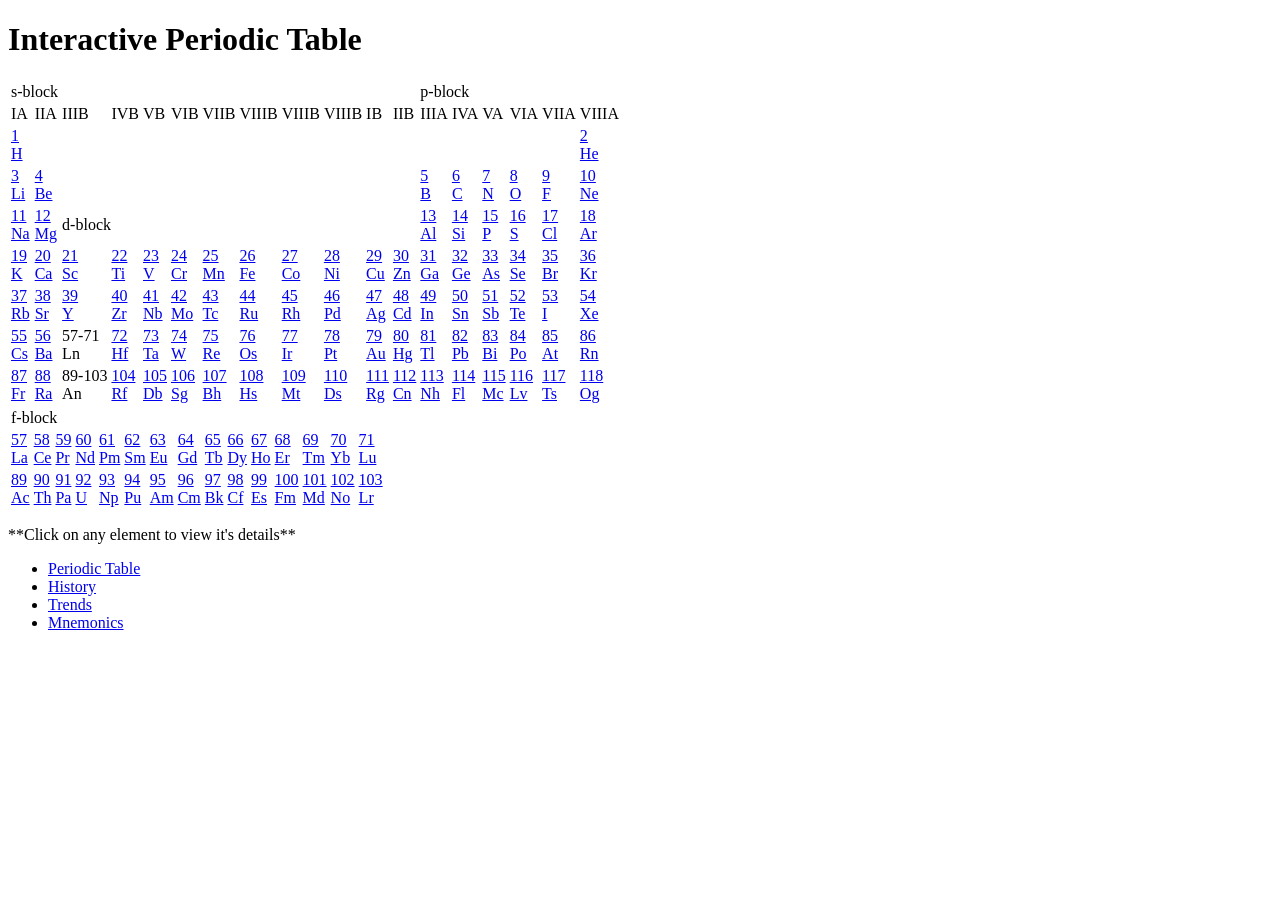
==== pt.html @ ec696df3 "Add files via upload" ====
<!DOCTYPE html>
<html lang="en">
  <head>
    <meta charset="UTF-8" />
    <meta name="viewport" content="width=device-width, initial-scale=1.0" />
    <meta
      name="description"
      content="From this site students can learn about properties of periodic table and different elements of periodic table"
    />
    <title>Periodic Table</title>
    <link rel="stylesheet" href="./public/style.css" />
    <link rel="preconnect" href="https://fonts.googleapis.com" />
    <link rel="preconnect" href="https://fonts.gstatic.com" crossorigin />
    <link
      href="https://fonts.googleapis.com/css2?family=Anton&display=swap"
      rel="stylesheet"
    />
  </head>
  <body>
    <main>
      <div id="main_heading">
        <h1>Interactive Periodic Table</h1>
      </div>
      <table>
        <section>
          <tr>
            <td colspan="2" class="title">s-block</td>
            <td colspan="10"></td>
            <td colspan="6" class="title">p-block</td>
          </tr>
        </section>
        <section>
          <tr id="row0">
            <td>IA</td>
            <td>IIA</td>
            <td>IIIB</td>
            <td>IVB</td>
            <td>VB</td>
            <td>VIB</td>
            <td>VIIB</td>
            <td>VIIIB</td>
            <td>VIIIB</td>
            <td>VIIIB</td>
            <td>IB</td>
            <td>IIB</td>
            <td>IIIA</td>
            <td>IVA</td>
            <td>VA</td>
            <td>VIA</td>
            <td>VIIA</td>
            <td>VIIIA</td>
          </tr>
        </section>
        <section>
          <tr id="row1">
            <td class="yes other_non_metals">
              <a href="./public/1.html"
                ><div class="at_no">1</div>
                H</a
              >
            </td>
            <td colspan="16"></td>
            <td class="yes noble_gas">
              <a href="./public/2.html"
                ><div class="at_no">2</div>
                He</a
              >
            </td>
          </tr>
        </section>
        <section>
          <tr id="row2">
            <td class="yes alkali_metals">
              <a href="./public/3.html"
                ><div class="at_no">3</div>
                Li</a
              >
            </td>
            <td class="yes alkaline_earth_metals">
              <a href="./public/4.html"
                ><div class="at_no">4</div>
                Be</a
              >
            </td>
            <td colspan="10"></td>
            <td class="yes metalloids">
              <a href="./public/5.html"
                ><div class="at_no">5</div>
                B</a
              >
            </td>
            <td class="yes other_non_metals">
              <a href="./public/6.html"
                ><div class="at_no">6</div>
                C</a
              >
            </td>
            <td class="yes other_non_metals">
              <a href="./public/7.html"
                ><div class="at_no">7</div>
                N</a
              >
            </td>
            <td class="yes other_non_metals">
              <a href="./public/8.html"
                ><div class="at_no">8</div>
                O</a
              >
            </td>
            <td class="yes halogens">
              <a href="./public/9.html"
                ><div class="at_no">9</div>
                F</a
              >
            </td>
            <td class="yes noble_gas">
              <a href="./public/10.html"
                ><div class="at_no">10</div>
                Ne</a
              >
            </td>
          </tr>
        </section>
        <section>
          <tr id="row3">
            <td class="yes alkali_metals">
              <a href="./public/11.html"
                ><div class="at_no">11</div>
                Na</a
              >
            </td>
            <td class="yes alkaline_earth_metals">
              <a href="./public/12.html"
                ><div class="at_no">12</div>
                Mg</a
              >
            </td>
            <td colspan="10" class="title">d-block</td>
            <td class="yes post_transition_metals">
              <a href="./public/13.html"
                ><div class="at_no">13</div>
                Al</a
              >
            </td>
            <td class="yes metalloids">
              <a href="./public/14.html"
                ><div class="at_no">14</div>
                Si</a
              >
            </td>
            <td class="yes other_non_metals">
              <a href="./public/15.html"
                ><div class="at_no">15</div>
                P</a
              >
            </td>
            <td class="yes other_non_metals">
              <a href="./public/16.html"
                ><div class="at_no">16</div>
                S</a
              >
            </td>
            <td class="yes halogens">
              <a href="./public/17.html"
                ><div class="at_no">17</div>
                Cl</a
              >
            </td>
            <td class="yes noble_gas">
              <a href="./public/18.html"
                ><div class="at_no">18</div>
                Ar</a
              >
            </td>
          </tr>
        </section>
        <section>
          <tr id="row4" class="yes_row">
            <td class="alkali_metals">
              <a href="./public/19.html"
                ><div class="at_no">19</div>
                K</a
              >
            </td>
            <td class="alkaline_earth_metals">
              <a href="./public/20.html"
                ><div class="at_no">20</div>
                Ca</a
              >
            </td>
            <td class="transition_metals">
              <a href="./public/21.html"
                ><div class="at_no">21</div>
                Sc</a
              >
            </td>
            <td class="transition_metals">
              <a href="./public/22.html"
                ><div class="at_no">22</div>
                Ti</a
              >
            </td>
            <td class="transition_metals">
              <a href="./public/23.html"
                ><div class="at_no">23</div>
                V</a
              >
            </td>
            <td class="transition_metals">
              <a href="./public/24.html"
                ><div class="at_no">24</div>
                Cr</a
              >
            </td>
            <td class="transition_metals">
              <a href="./public/25.html"
                ><div class="at_no">25</div>
                Mn</a
              >
            </td>
            <td class="transition_metals">
              <a href="./public/26.html"
                ><div class="at_no">26</div>
                Fe</a
              >
            </td>
            <td class="transition_metals">
              <a href="./public/27.html"
                ><div class="at_no">27</div>
                Co</a
              >
            </td>
            <td class="transition_metals">
              <a href="./public/28.html"
                ><div class="at_no">28</div>
                Ni</a
              >
            </td>
            <td class="transition_metals">
              <a href="./public/29.html"
                ><div class="at_no">29</div>
                Cu</a
              >
            </td>
            <td class="transition_metals">
              <a href="./public/30.html"
                ><div class="at_no">30</div>
                Zn</a
              >
            </td>
            <td class="post_transition_metals">
              <a href="./public/31.html"
                ><div class="at_no">31</div>
                Ga</a
              >
            </td>
            <td class="metalloids">
              <a href="./public/32.html"
                ><div class="at_no">32</div>
                Ge</a
              >
            </td>
            <td class="metalloids">
              <a href="./public/33.html"
                ><div class="at_no">33</div>
                As</a
              >
            </td>
            <td class="other_non_metals">
              <a href="./public/34.html"
                ><div class="at_no">34</div>
                Se</a
              >
            </td>
            <td class="halogens">
              <a href="./public/35.html"
                ><div class="at_no">35</div>
                Br</a
              >
            </td>
            <td class="noble_gas">
              <a href="./public/36.html"
                ><div class="at_no">36</div>
                Kr</a
              >
            </td>
          </tr>
        </section>
        <section>
          <tr id="row5" class="yes_row">
            <td class="alkali_metals">
              <a href="./public/37.html"
                ><div class="at_no">37</div>
                Rb</a
              >
            </td>
            <td class="alkaline_earth_metals">
              <a href="./public/38.html"
                ><div class="at_no">38</div>
                Sr</a
              >
            </td>
            <td class="transition_metals">
              <a href="./public/39.html"
                ><div class="at_no">39</div>
                Y</a
              >
            </td>
            <td class="transition_metals">
              <a href="./public/40.html"
                ><div class="at_no">40</div>
                Zr</a
              >
            </td>
            <td class="transition_metals">
              <a href="./public/41.html"
                ><div class="at_no">41</div>
                Nb</a
              >
            </td>
            <td class="transition_metals">
              <a href="./public/42.html"
                ><div class="at_no">42</div>
                Mo</a
              >
            </td>
            <td class="transition_metals">
              <a href="./public/43.html"
                ><div class="at_no">43</div>
                Tc</a
              >
            </td>
            <td class="transition_metals">
              <a href="./public/44.html"
                ><div class="at_no">44</div>
                Ru</a
              >
            </td>
            <td class="transition_metals">
              <a href="./public/45.html"
                ><div class="at_no">45</div>
                Rh</a
              >
            </td>
            <td class="transition_metals">
              <a href="./public/46.html"
                ><div class="at_no">46</div>
                Pd</a
              >
            </td>
            <td class="transition_metals">
              <a href="./public/47.html"
                ><div class="at_no">47</div>
                Ag</a
              >
            </td>
            <td class="transition_metals">
              <a href="./public/48.html"
                ><div class="at_no">48</div>
                Cd</a
              >
            </td>
            <td class="post_transition_metals">
              <a href="./public/49.html"
                ><div class="at_no">49</div>
                In</a
              >
            </td>
            <td class="post_transition_metals">
              <a href="./public/50.html"
                ><div class="at_no">50</div>
                Sn</a
              >
            </td>
            <td class="metalloids">
              <a href="./public/51.html"
                ><div class="at_no">51</div>
                Sb</a
              >
            </td>
            <td class="metalloids">
              <a href="./public/52.html"
                ><div class="at_no">52</div>
                Te</a
              >
            </td>
            <td class="halogens">
              <a href="./public/53.html"
                ><div class="at_no">53</div>
                I</a
              >
            </td>
            <td class="noble_gas">
              <a href="./public/54.html"
                ><div class="at_no">54</div>
                Xe</a
              >
            </td>
          </tr>
        </section>
        <section>
          <tr id="row6" class="yes_row">
            <td class="alkali_metals">
              <a href="./public/55.html"
                ><div class="at_no">55</div>
                Cs</a
              >
            </td>
            <td class="alkaline_earth_metals">
              <a href="./public/56.html"
                ><div class="at_no">56</div>
                Ba</a
              >
            </td>
            <td id="lanthanoids">
              <div class="at_no">57-71</div>
              Ln
            </td>
            <td class="transition_metals">
              <a href="./public/72.html"
                ><div class="at_no">72</div>
                Hf</a
              >
            </td>
            <td class="transition_metals">
              <a href="./public/73.html"
                ><div class="at_no">73</div>
                Ta</a
              >
            </td>
            <td class="transition_metals">
              <a href="./public/74.html"
                ><div class="at_no">74</div>
                W</a
              >
            </td>
            <td class="transition_metals">
              <a href="./public/75.html"
                ><div class="at_no">75</div>
                Re</a
              >
            </td>
            <td class="transition_metals">
              <a href="./public/76.html"
                ><div class="at_no">76</div>
                Os</a
              >
            </td>
            <td class="transition_metals">
              <a href="./public/77.html"
                ><div class="at_no">77</div>
                Ir</a
              >
            </td>
            <td class="transition_metals">
              <a href="./public/78.html"
                ><div class="at_no">78</div>
                Pt</a
              >
            </td>
            <td class="transition_metals">
              <a href="./public/79.html"
                ><div class="at_no">79</div>
                Au</a
              >
            </td>
            <td class="transition_metals">
              <a href="./public/80.html"
                ><div class="at_no">80</div>
                Hg</a
              >
            </td>
            <td class="post_transition_metals">
              <a href="./public/81.html"
                ><div class="at_no">81</div>
                Tl</a
              >
            </td>
            <td class="post_transition_metals">
              <a href="./public/82.html"
                ><div class="at_no">82</div>
                Pb</a
              >
            </td>
            <td class="post_transition_metals">
              <a href="./public/83.html"
                ><div class="at_no">83</div>
                Bi</a
              >
            </td>
            <td class="metalloids">
              <a href="./public/84.html"
                ><div class="at_no">84</div>
                Po</a
              >
            </td>
            <td class="halogens">
              <a href="./public/85.html"
                ><div class="at_no">85</div>
                At</a
              >
            </td>
            <td class="noble_gas">
              <a href="./public/86.html"
                ><div class="at_no">86</div>
                Rn</a
              >
            </td>
          </tr>
        </section>
        <section>
          <tr id="row7" class="yes_row">
            <td class="alkali_metals">
              <a href="./public/87.html"
                ><div class="at_no">87</div>
                Fr</a
              >
            </td>
            <td class="alkaline_earth_metals">
              <a href="./public/88.html"
                ><div class="at_no">88</div>
                Ra</a
              >
            </td>
            <td id="actinoids">
              <div class="at_no">89-103</div>
              An
            </td>
            <td class="transition_metals">
              <a href="./public/104.html"
                ><div class="at_no">104</div>
                Rf</a
              >
            </td>
            <td class="transition_metals">
              <a href="./public/105.html"
                ><div class="at_no">105</div>
                Db</a
              >
            </td>
            <td class="transition_metals">
              <a href="./public/106.html"
                ><div class="at_no">106</div>
                Sg</a
              >
            </td>
            <td class="transition_metals">
              <a href="./public/107.html"
                ><div class="at_no">107</div>
                Bh</a
              >
            </td>
            <td class="transition_metals">
              <a href="./public/108.html"
                ><div class="at_no">108</div>
                Hs</a
              >
            </td>
            <td class="transition_metals">
              <a href="./public/109.html"
                ><div class="at_no">109</div>
                Mt</a
              >
            </td>
            <td class="transition_metals">
              <a href="./public/110.html"
                ><div class="at_no">110</div>
                Ds</a
              >
            </td>
            <td class="transition_metals">
              <a href="./public/111.html"
                ><div class="at_no">111</div>
                Rg</a
              >
            </td>
            <td class="transition_metals">
              <a href="./public/112.html"
                ><div class="at_no">112</div>
                Cn</a
              >
            </td>
            <td class="post_transition_metals">
              <a href="./public/113.html"
                ><div class="at_no">113</div>
                Nh</a
              >
            </td>
            <td class="post_transition_metals">
              <a href="./public/114.html"
                ><div class="at_no">114</div>
                Fl</a
              >
            </td>
            <td class="post_transition_metals">
              <a href="./public/115.html"
                ><div class="at_no">115</div>
                Mc</a
              >
            </td>
            <td class="post_transition_metals">
              <a href="./public/116.html"
                ><div class="at_no">116</div>
                Lv</a
              >
            </td>
            <td class="halogens">
              <a href="./public/117.html"
                ><div class="at_no">117</div>
                Ts</a
              >
            </td>
            <td class="noble_gas">
              <a href="./public/118.html"
                ><div class="at_no">118</div>
                Og</a
              >
            </td>
          </tr>
        </section>
      </table>
      <section id="f-block">
        <table>
          <section>
            <tr>
              <td colspan="16" class="title">f-block</td>
            </tr>
          </section>
          <section>
            <tr id="La" class="yes_row">
              <td>
                <a href="./public/57.html"
                  ><div class="at_no">57</div>
                  La</a
                >
              </td>
              <td>
                <a href="./public/58.html"
                  ><div class="at_no">58</div>
                  Ce</a
                >
              </td>
              <td>
                <a href="./public/59.html"
                  ><div class="at_no">59</div>
                  Pr</a
                >
              </td>
              <td>
                <a href="./public/60.html"
                  ><div class="at_no">60</div>
                  Nd</a
                >
              </td>
              <td>
                <a href="./public/61.html"
                  ><div class="at_no">61</div>
                  Pm</a
                >
              </td>
              <td>
                <a href="./public/62.html"
                  ><div class="at_no">62</div>
                  Sm</a
                >
              </td>
              <td>
                <a href="./public/63.html"
                  ><div class="at_no">63</div>
                  Eu</a
                >
              </td>
              <td>
                <a href="./public/64.html"
                  ><div class="at_no">64</div>
                  Gd</a
                >
              </td>
              <td>
                <a href="./public/65.html"
                  ><div class="at_no">65</div>
                  Tb</a
                >
              </td>
              <td>
                <a href="./public/66.html"
                  ><div class="at_no">66</div>
                  Dy</a
                >
              </td>
              <td>
                <a href="./public/67.html"
                  ><div class="at_no">67</div>
                  Ho</a
                >
              </td>
              <td>
                <a href="./public/68.html"
                  ><div class="at_no">68</div>
                  Er</a
                >
              </td>
              <td>
                <a href="./public/69.html"
                  ><div class="at_no">69</div>
                  Tm</a
                >
              </td>
              <td>
                <a href="./public/70.html"
                  ><div class="at_no">70</div>
                  Yb</a
                >
              </td>
              <td>
                <a href="./public/71.html"
                  ><div class="at_no">71</div>
                  Lu</a
                >
              </td>
            </tr>
          </section>
          <section>
            <tr id="Ac" class="yes_row">
              <td>
                <a href="./public/89.html"
                  ><div class="at_no">89</div>
                  Ac</a
                >
              </td>
              <td>
                <a href="./public/90.html"
                  ><div class="at_no">90</div>
                  Th</a
                >
              </td>
              <td>
                <a href="./public/91.html"
                  ><div class="at_no">91</div>
                  Pa</a
                >
              </td>
              <td>
                <a href="./public/92.html"
                  ><div class="at_no">92</div>
                  U</a
                >
              </td>
              <td>
                <a href="./public/93.html"
                  ><div class="at_no">93</div>
                  Np</a
                >
              </td>
              <td>
                <a href="./public/94.html"
                  ><div class="at_no">94</div>
                  Pu</a
                >
              </td>
              <td>
                <a href="./public/95.html"
                  ><div class="at_no">95</div>
                  Am</a
                >
              </td>
              <td>
                <a href="./public/96.html"
                  ><div class="at_no">96</div>
                  Cm</a
                >
              </td>
              <td>
                <a href="./public/97.html"
                  ><div class="at_no">97</div>
                  Bk</a
                >
              </td>
              <td>
                <a href="./public/98.html"
                  ><div class="at_no">98</div>
                  Cf</a
                >
              </td>
              <td>
                <a href="./public/99.html"
                  ><div class="at_no">99</div>
                  Es</a
                >
              </td>
              <td>
                <a href="./public/100.html"
                  ><div class="at_no">100</div>
                  Fm</a
                >
              </td>
              <td>
                <a href="./public/101.html"
                  ><div class="at_no">101</div>
                  Md</a
                >
              </td>
              <td>
                <a href="./public/102.html"
                  ><div class="at_no">102</div>
                  No</a
                >
              </td>
              <td>
                <a href="./public/103.html"
                  ><div class="at_no">103</div>
                  Lr</a
                >
              </td>
            </tr>
          </section>
        </table>
      </section>
      <div> 
        <p id="info">
          **Click on any element to view it's details**
        </p>
      </div>
    </main>
  </body>

  <footer>
    <nav class="bottom-nav">
      <ul class="nav-links">
        <li><a href="index.html">Periodic Table</a></li>
        <li><a href="./public/history.html">History</a></li>
        <li><a href="./public/trends.html">Trends</a></li>
        <li><a href="./public/mnemonics.html">Mnemonics</a></li>
      </ul>
    </nav>
  </footer>
</html>
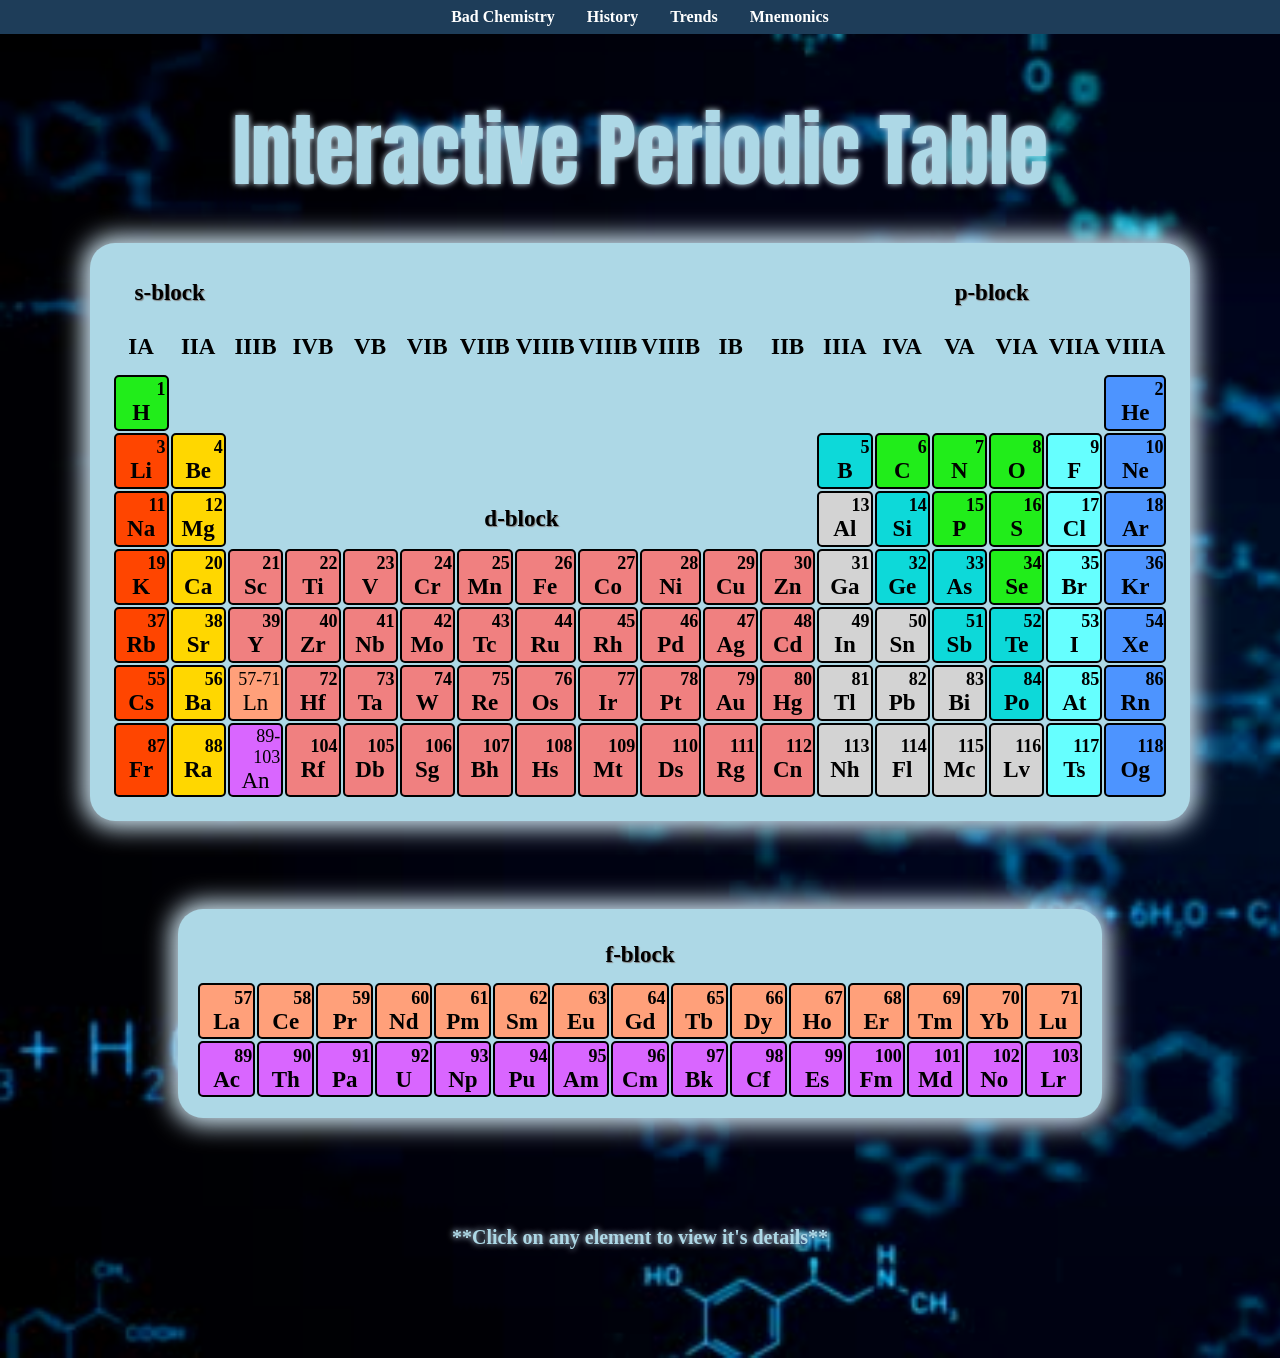
==== commit df50097d: "Add files via upload" ====
--- a/pt.html
+++ b/pt.html
@@ -827,7 +827,7 @@
   <footer>
     <nav class="bottom-nav">
       <ul class="nav-links">
-        <li><a href="index.html">Periodic Table</a></li>
+        <li><a href="index.html">Bad Chemistry</a></li>
         <li><a href="./public/history.html">History</a></li>
         <li><a href="./public/trends.html">Trends</a></li>
         <li><a href="./public/mnemonics.html">Mnemonics</a></li>
--- a/public/style.css
+++ b/public/style.css
@@ -0,0 +1,191 @@
+/* Table styling */
+table {
+    height: 90%;
+    width: 100%;
+    box-shadow: 0px 0px 25px 7px #D4EBF8;
+    border-radius: 25px;
+    padding: 2%;
+    background-color: lightblue;
+}
+
+.yes,.yes_row td{
+    border: 2px solid black;
+}
+
+/* Text align and zoom effect and glow on hover and active colour change*/
+td {  
+    width: 20px;
+    text-align: center;
+    transition: transform .2s; /* Animation */
+    margin: 10px;
+    border-radius: 5px;
+    user-select: none;
+}
+
+.yes_row td:hover,.yes:hover{
+    transform: scale(1.5);
+    box-shadow: 0px 0px 5px 2px whitesmoke;
+}
+
+.yes_row td:active,.yes:active,#La td:active,#Ac td:active{
+  background-color: whitesmoke;
+}
+
+#lanthanoids:hover,#actinoids:hover{
+  transition: none ;
+  transform: none;
+  box-shadow: none;
+}
+
+/* General styles */
+
+main{
+  padding: 7%;
+  margin: 0%;
+}
+
+html,body{
+  margin: 0;
+  padding: 0;
+  background-image: url("../assets/bg1.jpg") ;
+  background-repeat: repeat;
+  background-size: cover;
+  padding-bottom: 0;
+}
+
+/* Info line */
+#info{
+  text-align: center;
+  color: lightblue;
+  font-size: 20px;
+  text-shadow:0 0 6px #D4EBF8;
+  font-weight: 800;
+}
+
+/* Periodic Table heading */
+h1 {
+    user-select: none;
+    margin: 0;
+    padding-bottom: 3%;
+    color: lightblue;
+    text-shadow: 0 0 6px #D4EBF8;
+    text-align: center;
+    font-size: 80px;
+    font-family: "Anton", sans-serif;
+    font-weight: 400;
+    font-style: normal;
+}
+
+/* Row 0 elements (IA,IIA,etc.) */
+#row0 td {
+    font-weight: 900;
+}
+
+/* f-block table */
+#f-block{
+    padding: 8%;
+}
+
+/* To set the color of in-table text and remove underline of hyperlink  */
+a{
+    text-decoration: none;
+    color: black;
+    font-weight: bold;
+}
+
+table tr td{
+    font-size: 23px;
+    height: 50px;
+    width: 50px;
+}
+table tr td div{
+    font-size: 18px;
+}
+
+/* Atomic number in the table */
+.at_no{
+    text-align: right;
+    color: black;
+}
+
+/* Name of blocks  */
+.title{
+    text-align: center;
+    font-weight: bold;
+    text-shadow: 1px 1px 1px grey;
+}
+
+  /* table box color */
+.other_non_metals{
+  background-color:#21ed1a;
+}
+
+.alkali_metals{
+  background-color: orangered;
+}
+
+.alkaline_earth_metals{
+  background-color: gold;
+}
+
+.transition_metals{
+  background-color: lightcoral;
+}
+
+#lanthanoids,#La td{
+  background-color: lightsalmon;
+}
+
+#actinoids,#Ac td{
+  background-color: #d966ff;
+}
+
+.post_transition_metals{
+  background-color: lightgrey;
+}
+
+.metalloids{
+  background-color: #0dd9d9;
+}
+
+.halogens{
+  background-color: #66ffff;
+}
+
+.noble_gas{
+  background-color: #4d94ff;
+}
+
+/* Navigation Bar (footer) */
+
+footer {
+  position: fixed;
+  top: 0;
+  width: 100%;
+  background-color:  #1e3d59;
+  color: white;
+  text-align: center;
+  padding: 0.5rem 0;
+}
+
+footer nav ul {
+  list-style-type: none;
+  padding: 0;
+  display: flex;
+  justify-content: center;
+  margin: 0;
+}
+
+footer nav ul li {
+  margin: 0 1rem;
+}
+
+footer nav ul li a {
+  color: white;
+  text-decoration: none;
+  user-select: none;
+}
+
+footer nav ul li a:hover {
+  text-decoration: underline;
+}
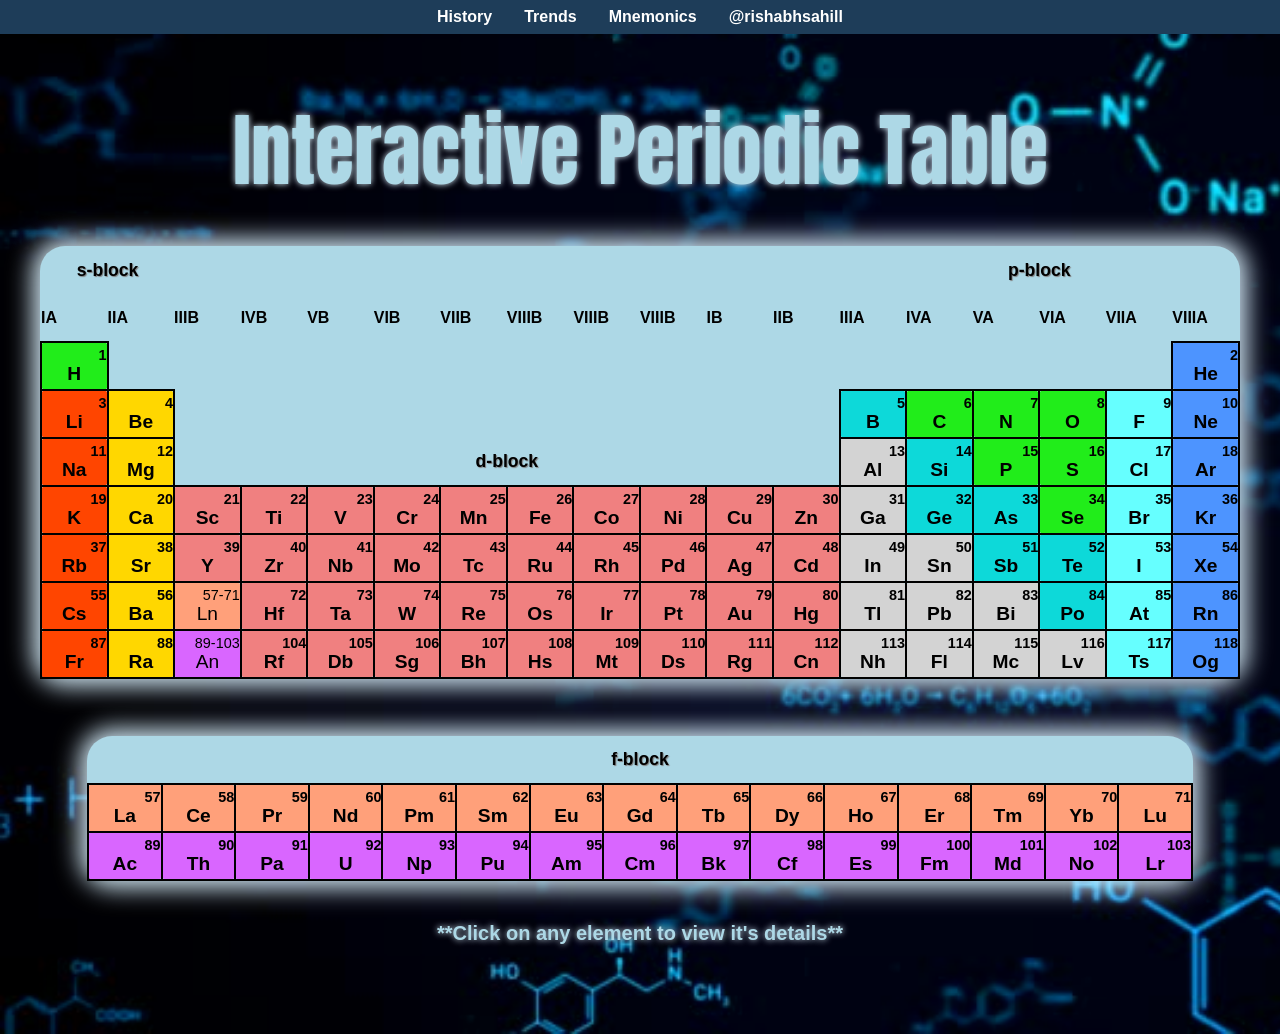
==== commit 81ab8e5d: "Update pt.html" ====
--- a/pt.html
+++ b/pt.html
@@ -827,10 +827,10 @@
   <footer>
     <nav class="bottom-nav">
       <ul class="nav-links">
-        <li><a href="index.html">Bad Chemistry</a></li>
         <li><a href="./public/history.html">History</a></li>
         <li><a href="./public/trends.html">Trends</a></li>
         <li><a href="./public/mnemonics.html">Mnemonics</a></li>
+        <li><a href="https://bento.me/rishabhsahil">@rishabhsahill</a></li>
       </ul>
     </nav>
   </footer>
--- a/public/style.css
+++ b/public/style.css
@@ -1,168 +1,183 @@
+/* Reset default margins and padding */
+* {
+  margin: 0;
+  padding: 0;
+  box-sizing: border-box;
+}
+
+/* General styles */
+html, body {
+  margin: 0;
+  padding: 0;
+  background-image: url("../assets/bg1.jpg");
+  background-repeat: repeat;
+  background-size: cover;
+  min-height: 100vh;
+  font-family: Arial, sans-serif;
+}
+
+/* Main container */
+main {
+  padding: 7% 2%; /* Adjusted to account for fixed header */
+  margin: 0;
+  min-height: calc(100vh - 40px); /* Adjust for fixed header height */
+}
+
+/* Periodic Table heading */
+h1 {
+  user-select: none;
+  margin: 0;
+  padding-bottom: 3%;
+  color: lightblue;
+  text-shadow: 0 0 6px #D4EBF8;
+  text-align: center;
+  font-size: 80px; /* Original fixed size */
+  font-family: "Anton", sans-serif;
+  font-weight: 400;
+  font-style: normal;
+}
+
+/* Info line */
+#info {
+  text-align: center;
+  color: lightblue;
+  font-size: 20px; /* Original size */
+  text-shadow: 0 0 6px #D4EBF8;
+  font-weight: 800;
+  margin-top: 1rem;
+}
+
 /* Table styling */
 table {
-    height: 90%;
-    width: 100%;
-    box-shadow: 0px 0px 25px 7px #D4EBF8;
-    border-radius: 25px;
-    padding: 2%;
-    background-color: lightblue;
-}
-
-.yes,.yes_row td{
-    border: 2px solid black;
-}
-
-/* Text align and zoom effect and glow on hover and active colour change*/
-td {  
-    width: 20px;
-    text-align: center;
-    transition: transform .2s; /* Animation */
-    margin: 10px;
-    border-radius: 5px;
-    user-select: none;
-}
-
-.yes_row td:hover,.yes:hover{
-    transform: scale(1.5);
+  width: 100%;
+  max-width: 1200px; /* Prevent table from becoming too wide */
+  margin: 0 auto;
+  box-shadow: 0px 0px 25px 7px #D4EBF8;
+  border-radius: 25px;
+  padding: 2%;
+  background-color: lightblue;
+  border-collapse: collapse;
+}
+
+/* Table cells */
+.yes, .yes_row td {
+  border: 2px solid black;
+  text-align: center;
+  transition: transform 0.2s; /* Animation */
+  border-radius: 5px;
+  user-select: none;
+}
+
+table tr td {
+  font-size: 1.2rem; /* Responsive font size */
+  height: 3rem;
+  width: 5.5%; /* Relative width */
+  min-width: 40px; /* Minimum width for small screens */
+}
+
+table tr td div {
+  font-size: 0.9rem; /* Responsive atomic number size */
+}
+
+/* Atomic number */
+.at_no {
+  text-align: right;
+  color: black;
+}
+
+/* Block titles */
+.title {
+  text-align: center;
+  font-weight: bold;
+  text-shadow: 1px 1px 1px grey;
+  font-size: 1.1rem;
+}
+
+/* Row 0 (IA, IIA, etc.) */
+#row0 td {
+  font-weight: 900;
+  font-size: 1rem;
+}
+
+/* f-block table */
+#f-block {
+  padding: 2% 5%;
+  margin-top: 2rem;
+}
+
+/* Hyperlink styles */
+a {
+  text-decoration: none;
+  color: black;
+  font-weight: bold;
+  display: block; /* Ensures entire cell is clickable */
+}
+
+/* Hover effects for non-touch devices */
+@media (hover: hover) {
+  .yes_row td:hover, .yes:hover {
+    transform: scale(1.2); /* Slightly reduced scale for smaller screens */
     box-shadow: 0px 0px 5px 2px whitesmoke;
-}
-
-.yes_row td:active,.yes:active,#La td:active,#Ac td:active{
+  }
+}
+
+.yes_row td:active, .yes:active, #La td:active, #Ac td:active {
   background-color: whitesmoke;
 }
 
-#lanthanoids:hover,#actinoids:hover{
-  transition: none ;
+#lanthanoids:hover, #actinoids:hover {
+  transition: none;
   transform: none;
   box-shadow: none;
 }
 
-/* General styles */
-
-main{
-  padding: 7%;
-  margin: 0%;
-}
-
-html,body{
-  margin: 0;
-  padding: 0;
-  background-image: url("../assets/bg1.jpg") ;
-  background-repeat: repeat;
-  background-size: cover;
-  padding-bottom: 0;
-}
-
-/* Info line */
-#info{
-  text-align: center;
-  color: lightblue;
-  font-size: 20px;
-  text-shadow:0 0 6px #D4EBF8;
-  font-weight: 800;
-}
-
-/* Periodic Table heading */
-h1 {
-    user-select: none;
-    margin: 0;
-    padding-bottom: 3%;
-    color: lightblue;
-    text-shadow: 0 0 6px #D4EBF8;
-    text-align: center;
-    font-size: 80px;
-    font-family: "Anton", sans-serif;
-    font-weight: 400;
-    font-style: normal;
-}
-
-/* Row 0 elements (IA,IIA,etc.) */
-#row0 td {
-    font-weight: 900;
-}
-
-/* f-block table */
-#f-block{
-    padding: 8%;
-}
-
-/* To set the color of in-table text and remove underline of hyperlink  */
-a{
-    text-decoration: none;
-    color: black;
-    font-weight: bold;
-}
-
-table tr td{
-    font-size: 23px;
-    height: 50px;
-    width: 50px;
-}
-table tr td div{
-    font-size: 18px;
-}
-
-/* Atomic number in the table */
-.at_no{
-    text-align: right;
-    color: black;
-}
-
-/* Name of blocks  */
-.title{
-    text-align: center;
-    font-weight: bold;
-    text-shadow: 1px 1px 1px grey;
-}
-
-  /* table box color */
-.other_non_metals{
-  background-color:#21ed1a;
-}
-
-.alkali_metals{
+/* Table box colors */
+.other_non_metals {
+  background-color: #21ed1a;
+}
+
+.alkali_metals {
   background-color: orangered;
 }
 
-.alkaline_earth_metals{
+.alkaline_earth_metals {
   background-color: gold;
 }
 
-.transition_metals{
+.transition_metals {
   background-color: lightcoral;
 }
 
-#lanthanoids,#La td{
+#lanthanoids, #La td {
   background-color: lightsalmon;
 }
 
-#actinoids,#Ac td{
+#actinoids, #Ac td {
   background-color: #d966ff;
 }
 
-.post_transition_metals{
+.post_transition_metals {
   background-color: lightgrey;
 }
 
-.metalloids{
+.metalloids {
   background-color: #0dd9d9;
 }
 
-.halogens{
+.halogens {
   background-color: #66ffff;
 }
 
-.noble_gas{
+.noble_gas {
   background-color: #4d94ff;
 }
 
-/* Navigation Bar (footer) */
-
+/* Navigation Bar (footer) - Original styles preserved */
 footer {
   position: fixed;
   top: 0;
   width: 100%;
-  background-color:  #1e3d59;
+  background-color: #1e3d59;
   color: white;
   text-align: center;
   padding: 0.5rem 0;
@@ -189,3 +204,54 @@
 footer nav ul li a:hover {
   text-decoration: underline;
 }
+
+/* Responsive adjustments for periodic table */
+@media (max-width: 768px) {
+  /* Make table scrollable horizontally on small screens */
+  table {
+    display: block;
+    overflow-x: auto;
+    white-space: nowrap;
+  }
+
+  /* Adjust table cell sizes */
+  table tr td {
+    font-size: 0.9rem;
+    height: 2.5rem;
+    width: 40px;
+    min-width: 35px;
+  }
+
+  table tr td div {
+    font-size: 0.7rem;
+  }
+
+  /* Reduce f-block padding */
+  #f-block {
+    padding: 2%;
+  }
+
+  /* Adjust main padding to prevent overlap with fixed header */
+  main {
+    padding-top: 10%;
+  }
+}
+
+@media (max-width: 480px) {
+  /* Further reduce cell sizes for very small screens */
+  table tr td {
+    font-size: 0.8rem;
+    height: 2rem;
+    width: 35px;
+    min-width: 30px;
+  }
+
+  table tr td div {
+    font-size: 0.6rem;
+  }
+
+  /* Adjust main padding */
+  main {
+    padding: 12% 2%;
+  }
+}
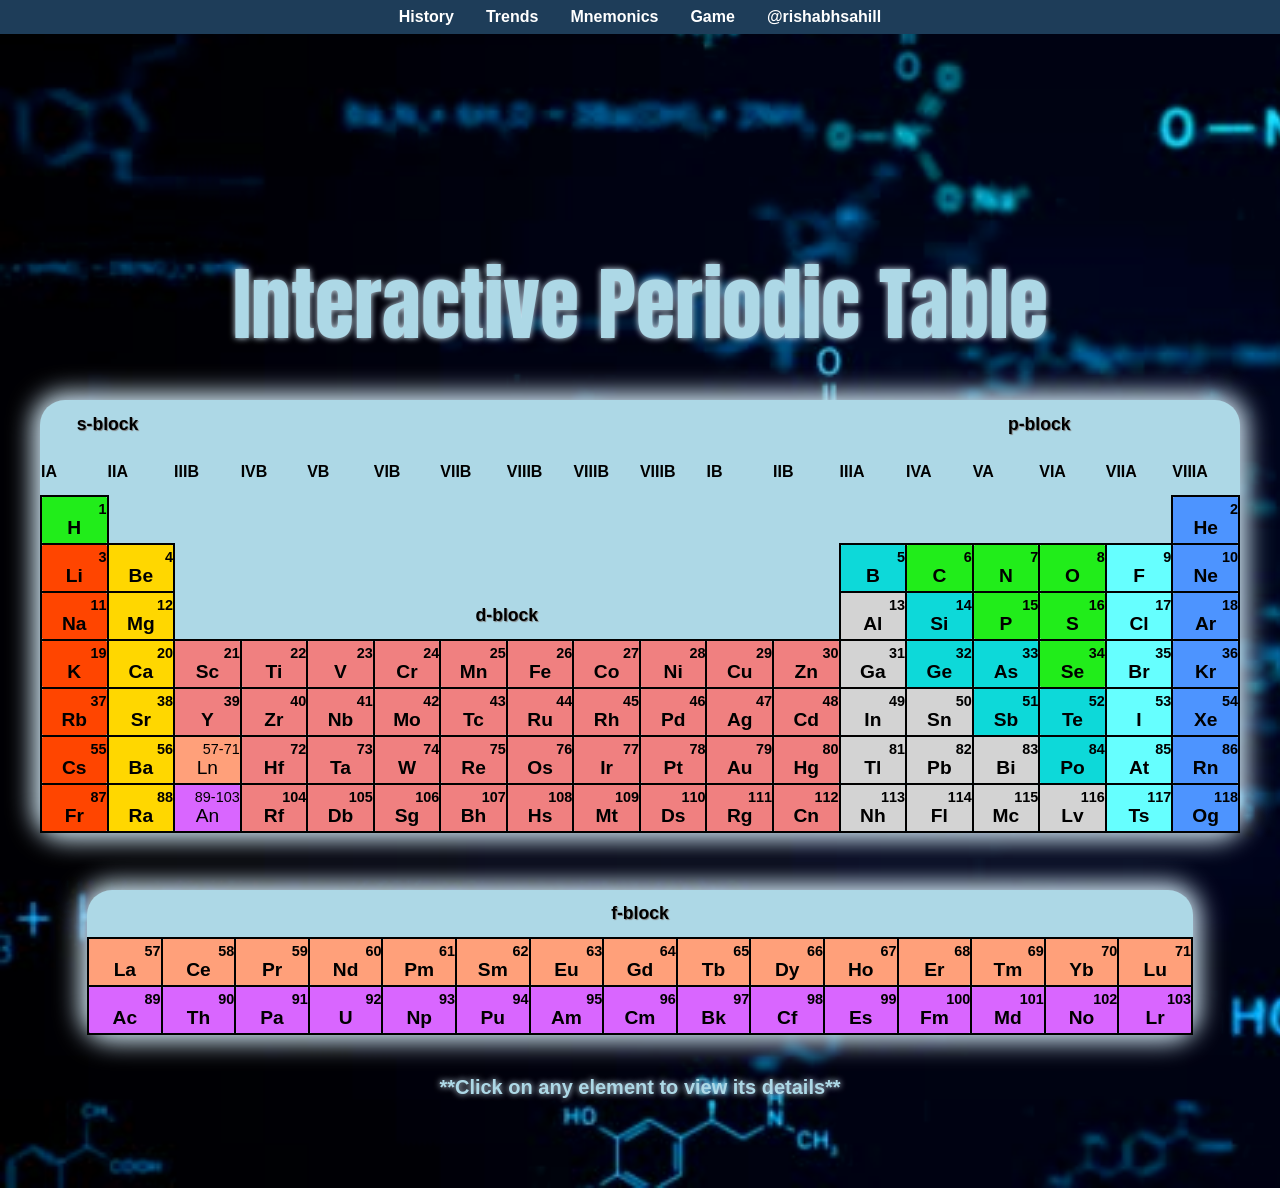
==== commit 4ec066fd: "Update pt.html" ====
--- a/pt.html
+++ b/pt.html
@@ -1,837 +1,660 @@
 <!DOCTYPE html>
 <html lang="en">
-  <head>
-    <meta charset="UTF-8" />
-    <meta name="viewport" content="width=device-width, initial-scale=1.0" />
-    <meta
-      name="description"
-      content="From this site students can learn about properties of periodic table and different elements of periodic table"
-    />
-    <title>Periodic Table</title>
-    <link rel="stylesheet" href="./public/style.css" />
-    <link rel="preconnect" href="https://fonts.googleapis.com" />
-    <link rel="preconnect" href="https://fonts.gstatic.com" crossorigin />
-    <link
-      href="https://fonts.googleapis.com/css2?family=Anton&display=swap"
-      rel="stylesheet"
-    />
-  </head>
-  <body>
-    <main>
-      <div id="main_heading">
-        <h1>Interactive Periodic Table</h1>
-      </div>
+
+<head>
+  <meta charset="UTF-8" />
+  <meta name="viewport" content="width=device-width, initial-scale=1.0, maximum-scale=1.0, user-scalable=no" />
+  <meta name="description"
+    content="From this site students can learn about properties of periodic table and different elements of periodic table" />
+  <title>Periodic Table</title>
+  <link rel="stylesheet" href="./public/style.css" />
+  <link rel="preconnect" href="https://fonts.googleapis.com" />
+  <link rel="preconnect" href="https://fonts.gstatic.com" crossorigin />
+  <link href="https://fonts.googleapis.com/css2?family=Anton&display=swap" rel="stylesheet" />
+</head>
+
+<body>
+  <canvas id="chemicalBondsCanvas"></canvas>
+  <main>
+    <div id="main_heading">
+      <h1>Interactive Periodic Table</h1>
+    </div>
+    <table>
+      <section>
+        <tr>
+          <td colspan="2" class="title">s-block</td>
+          <td colspan="10"></td>
+          <td colspan="6" class="title">p-block</td>
+        </tr>
+      </section>
+      <section>
+        <tr id="row0">
+          <td>IA</td>
+          <td>IIA</td>
+          <td>IIIB</td>
+          <td>IVB</td>
+          <td>VB</td>
+          <td>VIB</td>
+          <td>VIIB</td>
+          <td>VIIIB</td>
+          <td>VIIIB</td>
+          <td>VIIIB</td>
+          <td>IB</td>
+          <td>IIB</td>
+          <td>IIIA</td>
+          <td>IVA</td>
+          <td>VA</td>
+          <td>VIA</td>
+          <td>VIIA</td>
+          <td>VIIIA</td>
+        </tr>
+      </section>
+      <section>
+        <tr id="row1">
+          <td class="yes other_non_metals">
+            <a href="./public/1.html">
+              <div class="at_no">1</div>H
+            </a>
+          </td>
+          <td colspan="16"></td>
+          <td class="yes noble_gas">
+            <a href="./public/2.html">
+              <div class="at_no">2</div>He
+            </a>
+          </td>
+        </tr>
+      </section>
+      <section>
+        <tr id="row2">
+          <td class="yes alkali_metals">
+            <a href="./public/3.html">
+              <div class="at_no">3</div>Li
+            </a>
+          </td>
+          <td class="yes alkaline_earth_metals">
+            <a href="./public/4.html">
+              <div class="at_no">4</div>Be
+            </a>
+          </td>
+          <td colspan="10"></td>
+          <td class="yes metalloids">
+            <a href="./public/5.html">
+              <div class="at_no">5</div>B
+            </a>
+          </td>
+          <td class="yes other_non_metals">
+            <a href="./public/6.html">
+              <div class="at_no">6</div>C
+            </a>
+          </td>
+          <td class="yes other_non_metals">
+            <a href="./public/7.html">
+              <div class="at_no">7</div>N
+            </a>
+          </td>
+          <td class="yes other_non_metals">
+            <a href="./public/8.html">
+              <div class="at_no">8</div>O
+            </a>
+          </td>
+          <td class="yes halogens">
+            <a href="./public/9.html">
+              <div class="at_no">9</div>F
+            </a>
+          </td>
+          <td class="yes noble_gas">
+            <a href="./public/10.html">
+              <div class="at_no">10</div>Ne
+            </a>
+          </td>
+        </tr>
+      </section>
+      <section>
+        <tr id="row3">
+          <td class="yes alkali_metals">
+            <a href="./public/11.html">
+              <div class="at_no">11</div>Na
+            </a>
+          </td>
+          <td class="yes alkaline_earth_metals">
+            <a href="./public/12.html">
+              <div class="at_no">12</div>Mg
+            </a>
+          </td>
+          <td colspan="10" class="title">d-block</td>
+          <td class="yes post_transition_metals">
+            <a href="./public/13.html">
+              <div class="at_no">13</div>Al
+            </a>
+          </td>
+          <td class="yes metalloids">
+            <a href="./public/14.html">
+              <div class="at_no">14</div>Si
+            </a>
+          </td>
+          <td class="yes other_non_metals">
+            <a href="./public/15.html">
+              <div class="at_no">15</div>P
+            </a>
+          </td>
+          <td class="yes other_non_metals">
+            <a href="./public/16.html">
+              <div class="at_no">16</div>S
+            </a>
+          </td>
+          <td class="yes halogens">
+            <a href="./public/17.html">
+              <div class="at_no">17</div>Cl
+            </a>
+          </td>
+          <td class="yes noble_gas">
+            <a href="./public/18.html">
+              <div class="at_no">18</div>Ar
+            </a>
+          </td>
+        </tr>
+      </section>
+      <section>
+        <tr id="row4" class="yes_row">
+          <td class="alkali_metals">
+            <a href="./public/19.html">
+              <div class="at_no">19</div>K
+            </a>
+          </td>
+          <td class="alkaline_earth_metals">
+            <a href="./public/20.html">
+              <div class="at_no">20</div>Ca
+            </a>
+          </td>
+          <td class="transition_metals">
+            <a href="./public/21.html">
+              <div class="at_no">21</div>Sc
+            </a>
+          </td>
+          <td class="transition_metals">
+            <a href="./public/22.html">
+              <div class="at_no">22</div>Ti
+            </a>
+          </td>
+          <td class="transition_metals">
+            <a href="./public/23.html">
+              <div class="at_no">23</div>V
+            </a>
+          </td>
+          <td class="transition_metals">
+            <a href="./public/24.html">
+              <div class="at_no">24</div>Cr
+            </a>
+          </td>
+          <td class="transition_metals">
+            <a href="./public/25.html">
+              <div class="at_no">25</div>Mn
+            </a>
+          </td>
+          <td class="transition_metals">
+            <a href="./public/26.html">
+              <div class="at_no">26</div>Fe
+            </a>
+          </td>
+          <td class="transition_metals">
+            <a href="./public/27.html">
+              <div class="at_no">27</div>Co
+            </a>
+          </td>
+          <td class="transition_metals">
+            <a href="./public/28.html">
+              <div class="at_no">28</div>Ni
+            </a>
+          </td>
+          <td class="transition_metals">
+            <a href="./public/29.html">
+              <div class="at_no">29</div>Cu
+            </a>
+          </td>
+          <td class="transition_metals">
+            <a href="./public/30.html">
+              <div class="at_no">30</div>Zn
+            </a>
+          </td>
+          <td class="post_transition_metals">
+            <a href="./public/31.html">
+              <div class="at_no">31</div>Ga
+            </a>
+          </td>
+          <td class="metalloids">
+            <a href="./public/32.html">
+              <div class="at_no">32</div>Ge
+            </a>
+          </td>
+          <td class="metalloids">
+            <a href="./public/33.html">
+              <div class="at_no">33</div>As
+            </a>
+          </td>
+          <td class="other_non_metals">
+            <a href="./public/34.html">
+              <div class="at_no">34</div>Se
+            </a>
+          </td>
+          <td class="halogens">
+            <a href="./public/35.html">
+              <div class="at_no">35</div>Br
+            </a>
+          </td>
+          <td class="noble_gas">
+            <a href="./public/36.html">
+              <div class="at_no">36</div>Kr
+            </a>
+          </td>
+        </tr>
+      </section>
+      <section>
+        <tr id="row5" class="yes_row">
+          <td class="alkali_metals">
+            <a href="./public/37.html">
+              <div class="at_no">37</div>Rb
+            </a>
+          </td>
+          <td class="alkaline_earth_metals">
+            <a href="./public/38.html">
+              <div class="at_no">38</div>Sr
+            </a>
+          </td>
+          <td class="transition_metals">
+            <a href="./public/39.html">
+              <div class="at_no">39</div>Y
+            </a>
+          </td>
+          <td class="transition_metals">
+            <a href="./public/40.html">
+              <div class="at_no">40</div>Zr
+            </a>
+          </td>
+          <td class="transition_metals">
+            <a href="./public/41.html">
+              <div class="at_no">41</div>Nb
+            </a>
+          </td>
+          <td class="transition_metals">
+            <a href="./public/42.html">
+              <div class="at_no">42</div>Mo
+            </a>
+          </td>
+          <td class="transition_metals">
+            <a href="./public/43.html">
+              <div class="at_no">43</div>Tc
+            </a>
+          </td>
+          <td class="transition_metals">
+            <a href="./public/44.html">
+              <div class="at_no">44</div>Ru
+            </a>
+          </td>
+          <td class="transition_metals">
+            <a href="./public/45.html">
+              <div class="at_no">45</div>Rh
+            </a>
+          </td>
+          <td class="transition_metals">
+            <a href="./public/46.html">
+              <div class="at_no">46</div>Pd
+            </a>
+          </td>
+          <td class="transition_metals">
+            <a href="./public/47.html">
+              <div class="at_no">47</div>Ag
+            </a>
+          </td>
+          <td class="transition_metals">
+            <a href="./public/48.html">
+              <div class="at_no">48</div>Cd
+            </a>
+          </td>
+          <td class="post_transition_metals">
+            <a href="./public/49.html">
+              <div class="at_no">49</div>In
+            </a>
+          </td>
+          <td class="post_transition_metals">
+            <a href="./public/50.html">
+              <div class="at_no">50</div>Sn
+            </a>
+          </td>
+          <td class="metalloids">
+            <a href="./public/51.html">
+              <div class="at_no">51</div>Sb
+            </a>
+          </td>
+          <td class="metalloids">
+            <a href="./public/52.html">
+              <div class="at_no">52</div>Te
+            </a>
+          </td>
+          <td class="halogens">
+            <a href="./public/53.html">
+              <div class="at_no">53</div>I
+            </a>
+          </td>
+          <td class="noble_gas">
+            <a href="./public/54.html">
+              <div class="at_no">54</div>Xe
+            </a>
+          </td>
+        </tr>
+      </section>
+      <section>
+        <tr id="row6" class="yes_row">
+          <td class="alkali_metals">
+            <a href="./public/55.html">
+              <div class="at_no">55</div>Cs
+            </a>
+          </td>
+          <td class="alkaline_earth_metals">
+            <a href="./public/56.html">
+              <div class="at_no">56</div>Ba
+            </a>
+          </td>
+          <td id="lanthanoids">
+            <div class="at_no">57-71</div>Ln
+          </td>
+          <td class="transition_metals">
+            <a href="./public/72.html">
+              <div class="at_no">72</div>Hf
+            </a>
+          </td>
+          <td class="transition_metals">
+            <a href="./public/73.html">
+              <div class="at_no">73</div>Ta
+            </a>
+          </td>
+          <td class="transition_metals">
+            <a href="./public/74.html">
+              <div class="at_no">74</div>W
+            </a>
+          </td>
+          <td class="transition_metals">
+            <a href="./public/75.html">
+              <div class="at_no">75</div>Re
+            </a>
+          </td>
+          <td class="transition_metals">
+            <a href="./public/76.html">
+              <div class="at_no">76</div>Os
+            </a>
+          </td>
+          <td class="transition_metals">
+            <a href="./public/77.html">
+              <div class="at_no">77</div>Ir
+            </a>
+          </td>
+          <td class="transition_metals">
+            <a href="./public/78.html">
+              <div class="at_no">78</div>Pt
+            </a>
+          </td>
+          <td class="transition_metals">
+            <a href="./public/79.html">
+              <div class="at_no">79</div>Au
+            </a>
+          </td>
+          <td class="transition_metals">
+            <a href="./public/80.html">
+              <div class="at_no">80</div>Hg
+            </a>
+          </td>
+          <td class="post_transition_metals">
+            <a href="./public/81.html">
+              <div class="at_no">81</div>Tl
+            </a>
+          </td>
+          <td class="post_transition_metals">
+            <a href="./public/82.html">
+              <div class="at_no">82</div>Pb
+            </a>
+          </td>
+          <td class="post_transition_metals">
+            <a href="./public/83.html">
+              <div class="at_no">83</div>Bi
+            </a>
+          </td>
+          <td class="metalloids">
+            <a href="./public/84.html">
+              <div class="at_no">84</div>Po
+            </a>
+          </td>
+          <td class="halogens">
+            <a href="./public/85.html">
+              <div class="at_no">85</div>At
+            </a>
+          </td>
+          <td class="noble_gas">
+            <a href="./public/86.html">
+              <div class="at_no">86</div>Rn
+            </a>
+          </td>
+        </tr>
+      </section>
+      <section>
+        <tr id="row7" class="yes_row">
+          <td class="alkali_metals">
+            <a href="./public/87.html">
+              <div class="at_no">87</div>Fr
+            </a>
+          </td>
+          <td class="alkaline_earth_metals">
+            <a href="./public/88.html">
+              <div class="at_no">88</div>Ra
+            </a>
+          </td>
+          <td id="actinoids">
+            <div class="at_no">89-103</div>An
+          </td>
+          <td class="transition_metals">
+            <a href="./public/104.html">
+              <div class="at_no">104</div>Rf
+            </a>
+          </td>
+          <td class="transition_metals">
+            <a href="./public/105.html">
+              <div class="at_no">105</div>Db
+            </a>
+          </td>
+          <td class="transition_metals">
+            <a href="./public/106.html">
+              <div class="at_no">106</div>Sg
+            </a>
+          </td>
+          <td class="transition_metals">
+            <a href="./public/107.html">
+              <div class="at_no">107</div>Bh
+            </a>
+          </td>
+          <td class="transition_metals">
+            <a href="./public/108.html">
+              <div class="at_no">108</div>Hs
+            </a>
+          </td>
+          <td class="transition_metals">
+            <a href="./public/109.html">
+              <div class="at_no">109</div>Mt
+            </a>
+          </td>
+          <td class="transition_metals">
+            <a href="./public/110.html">
+              <div class="at_no">110</div>Ds
+            </a>
+          </td>
+          <td class="transition_metals">
+            <a href="./public/111.html">
+              <div class="at_no">111</div>Rg
+            </a>
+          </td>
+          <td class="transition_metals">
+            <a href="./public/112.html">
+              <div class="at_no">112</div>Cn
+            </a>
+          </td>
+          <td class="post_transition_metals">
+            <a href="./public/113.html">
+              <div class="at_no">113</div>Nh
+            </a>
+          </td>
+          <td class="post_transition_metals">
+            <a href="./public/114.html">
+              <div class="at_no">114</div>Fl
+            </a>
+          </td>
+          <td class="post_transition_metals">
+            <a href="./public/115.html">
+              <div class="at_no">115</div>Mc
+            </a>
+          </td>
+          <td class="post_transition_metals">
+            <a href="./public/116.html">
+              <div class="at_no">116</div>Lv
+            </a>
+          </td>
+          <td class="halogens">
+            <a href="./public/117.html">
+              <div class="at_no">117</div>Ts
+            </a>
+          </td>
+          <td class="noble_gas">
+            <a href="./public/118.html">
+              <div class="at_no">118</div>Og
+            </a>
+          </td>
+        </tr>
+      </section>
+    </table>
+    <section id="f-block">
       <table>
         <section>
           <tr>
-            <td colspan="2" class="title">s-block</td>
-            <td colspan="10"></td>
-            <td colspan="6" class="title">p-block</td>
+            <td colspan="16" class="title">f-block</td>
           </tr>
         </section>
         <section>
-          <tr id="row0">
-            <td>IA</td>
-            <td>IIA</td>
-            <td>IIIB</td>
-            <td>IVB</td>
-            <td>VB</td>
-            <td>VIB</td>
-            <td>VIIB</td>
-            <td>VIIIB</td>
-            <td>VIIIB</td>
-            <td>VIIIB</td>
-            <td>IB</td>
-            <td>IIB</td>
-            <td>IIIA</td>
-            <td>IVA</td>
-            <td>VA</td>
-            <td>VIA</td>
-            <td>VIIA</td>
-            <td>VIIIA</td>
+          <tr id="La" class="yes_row">
+            <td><a href="./public/57.html">
+                <div class="at_no">57</div>La
+              </a></td>
+            <td><a href="./public/58.html">
+                <div class="at_no">58</div>Ce
+              </a></td>
+            <td><a href="./public/59.html">
+                <div class="at_no">59</div>Pr
+              </a></td>
+            <td><a href="./public/60.html">
+                <div class="at_no">60</div>Nd
+              </a></td>
+            <td><a href="./public/61.html">
+                <div class="at_no">61</div>Pm
+              </a></td>
+            <td><a href="./public/62.html">
+                <div class="at_no">62</div>Sm
+              </a></td>
+            <td><a href="./public/63.html">
+                <div class="at_no">63</div>Eu
+              </a></td>
+            <td><a href="./public/64.html">
+                <div class="at_no">64</div>Gd
+              </a></td>
+            <td><a href="./public/65.html">
+                <div class="at_no">65</div>Tb
+              </a></td>
+            <td><a href="./public/66.html">
+                <div class="at_no">66</div>Dy
+              </a></td>
+            <td><a href="./public/67.html">
+                <div class="at_no">67</div>Ho
+              </a></td>
+            <td><a href="./public/68.html">
+                <div class="at_no">68</div>Er
+              </a></td>
+            <td><a href="./public/69.html">
+                <div class="at_no">69</div>Tm
+              </a></td>
+            <td><a href="./public/70.html">
+                <div class="at_no">70</div>Yb
+              </a></td>
+            <td><a href="./public/71.html">
+                <div class="at_no">71</div>Lu
+              </a></td>
           </tr>
         </section>
         <section>
-          <tr id="row1">
-            <td class="yes other_non_metals">
-              <a href="./public/1.html"
-                ><div class="at_no">1</div>
-                H</a
-              >
-            </td>
-            <td colspan="16"></td>
-            <td class="yes noble_gas">
-              <a href="./public/2.html"
-                ><div class="at_no">2</div>
-                He</a
-              >
-            </td>
-          </tr>
-        </section>
-        <section>
-          <tr id="row2">
-            <td class="yes alkali_metals">
-              <a href="./public/3.html"
-                ><div class="at_no">3</div>
-                Li</a
-              >
-            </td>
-            <td class="yes alkaline_earth_metals">
-              <a href="./public/4.html"
-                ><div class="at_no">4</div>
-                Be</a
-              >
-            </td>
-            <td colspan="10"></td>
-            <td class="yes metalloids">
-              <a href="./public/5.html"
-                ><div class="at_no">5</div>
-                B</a
-              >
-            </td>
-            <td class="yes other_non_metals">
-              <a href="./public/6.html"
-                ><div class="at_no">6</div>
-                C</a
-              >
-            </td>
-            <td class="yes other_non_metals">
-              <a href="./public/7.html"
-                ><div class="at_no">7</div>
-                N</a
-              >
-            </td>
-            <td class="yes other_non_metals">
-              <a href="./public/8.html"
-                ><div class="at_no">8</div>
-                O</a
-              >
-            </td>
-            <td class="yes halogens">
-              <a href="./public/9.html"
-                ><div class="at_no">9</div>
-                F</a
-              >
-            </td>
-            <td class="yes noble_gas">
-              <a href="./public/10.html"
-                ><div class="at_no">10</div>
-                Ne</a
-              >
-            </td>
-          </tr>
-        </section>
-        <section>
-          <tr id="row3">
-            <td class="yes alkali_metals">
-              <a href="./public/11.html"
-                ><div class="at_no">11</div>
-                Na</a
-              >
-            </td>
-            <td class="yes alkaline_earth_metals">
-              <a href="./public/12.html"
-                ><div class="at_no">12</div>
-                Mg</a
-              >
-            </td>
-            <td colspan="10" class="title">d-block</td>
-            <td class="yes post_transition_metals">
-              <a href="./public/13.html"
-                ><div class="at_no">13</div>
-                Al</a
-              >
-            </td>
-            <td class="yes metalloids">
-              <a href="./public/14.html"
-                ><div class="at_no">14</div>
-                Si</a
-              >
-            </td>
-            <td class="yes other_non_metals">
-              <a href="./public/15.html"
-                ><div class="at_no">15</div>
-                P</a
-              >
-            </td>
-            <td class="yes other_non_metals">
-              <a href="./public/16.html"
-                ><div class="at_no">16</div>
-                S</a
-              >
-            </td>
-            <td class="yes halogens">
-              <a href="./public/17.html"
-                ><div class="at_no">17</div>
-                Cl</a
-              >
-            </td>
-            <td class="yes noble_gas">
-              <a href="./public/18.html"
-                ><div class="at_no">18</div>
-                Ar</a
-              >
-            </td>
-          </tr>
-        </section>
-        <section>
-          <tr id="row4" class="yes_row">
-            <td class="alkali_metals">
-              <a href="./public/19.html"
-                ><div class="at_no">19</div>
-                K</a
-              >
-            </td>
-            <td class="alkaline_earth_metals">
-              <a href="./public/20.html"
-                ><div class="at_no">20</div>
-                Ca</a
-              >
-            </td>
-            <td class="transition_metals">
-              <a href="./public/21.html"
-                ><div class="at_no">21</div>
-                Sc</a
-              >
-            </td>
-            <td class="transition_metals">
-              <a href="./public/22.html"
-                ><div class="at_no">22</div>
-                Ti</a
-              >
-            </td>
-            <td class="transition_metals">
-              <a href="./public/23.html"
-                ><div class="at_no">23</div>
-                V</a
-              >
-            </td>
-            <td class="transition_metals">
-              <a href="./public/24.html"
-                ><div class="at_no">24</div>
-                Cr</a
-              >
-            </td>
-            <td class="transition_metals">
-              <a href="./public/25.html"
-                ><div class="at_no">25</div>
-                Mn</a
-              >
-            </td>
-            <td class="transition_metals">
-              <a href="./public/26.html"
-                ><div class="at_no">26</div>
-                Fe</a
-              >
-            </td>
-            <td class="transition_metals">
-              <a href="./public/27.html"
-                ><div class="at_no">27</div>
-                Co</a
-              >
-            </td>
-            <td class="transition_metals">
-              <a href="./public/28.html"
-                ><div class="at_no">28</div>
-                Ni</a
-              >
-            </td>
-            <td class="transition_metals">
-              <a href="./public/29.html"
-                ><div class="at_no">29</div>
-                Cu</a
-              >
-            </td>
-            <td class="transition_metals">
-              <a href="./public/30.html"
-                ><div class="at_no">30</div>
-                Zn</a
-              >
-            </td>
-            <td class="post_transition_metals">
-              <a href="./public/31.html"
-                ><div class="at_no">31</div>
-                Ga</a
-              >
-            </td>
-            <td class="metalloids">
-              <a href="./public/32.html"
-                ><div class="at_no">32</div>
-                Ge</a
-              >
-            </td>
-            <td class="metalloids">
-              <a href="./public/33.html"
-                ><div class="at_no">33</div>
-                As</a
-              >
-            </td>
-            <td class="other_non_metals">
-              <a href="./public/34.html"
-                ><div class="at_no">34</div>
-                Se</a
-              >
-            </td>
-            <td class="halogens">
-              <a href="./public/35.html"
-                ><div class="at_no">35</div>
-                Br</a
-              >
-            </td>
-            <td class="noble_gas">
-              <a href="./public/36.html"
-                ><div class="at_no">36</div>
-                Kr</a
-              >
-            </td>
-          </tr>
-        </section>
-        <section>
-          <tr id="row5" class="yes_row">
-            <td class="alkali_metals">
-              <a href="./public/37.html"
-                ><div class="at_no">37</div>
-                Rb</a
-              >
-            </td>
-            <td class="alkaline_earth_metals">
-              <a href="./public/38.html"
-                ><div class="at_no">38</div>
-                Sr</a
-              >
-            </td>
-            <td class="transition_metals">
-              <a href="./public/39.html"
-                ><div class="at_no">39</div>
-                Y</a
-              >
-            </td>
-            <td class="transition_metals">
-              <a href="./public/40.html"
-                ><div class="at_no">40</div>
-                Zr</a
-              >
-            </td>
-            <td class="transition_metals">
-              <a href="./public/41.html"
-                ><div class="at_no">41</div>
-                Nb</a
-              >
-            </td>
-            <td class="transition_metals">
-              <a href="./public/42.html"
-                ><div class="at_no">42</div>
-                Mo</a
-              >
-            </td>
-            <td class="transition_metals">
-              <a href="./public/43.html"
-                ><div class="at_no">43</div>
-                Tc</a
-              >
-            </td>
-            <td class="transition_metals">
-              <a href="./public/44.html"
-                ><div class="at_no">44</div>
-                Ru</a
-              >
-            </td>
-            <td class="transition_metals">
-              <a href="./public/45.html"
-                ><div class="at_no">45</div>
-                Rh</a
-              >
-            </td>
-            <td class="transition_metals">
-              <a href="./public/46.html"
-                ><div class="at_no">46</div>
-                Pd</a
-              >
-            </td>
-            <td class="transition_metals">
-              <a href="./public/47.html"
-                ><div class="at_no">47</div>
-                Ag</a
-              >
-            </td>
-            <td class="transition_metals">
-              <a href="./public/48.html"
-                ><div class="at_no">48</div>
-                Cd</a
-              >
-            </td>
-            <td class="post_transition_metals">
-              <a href="./public/49.html"
-                ><div class="at_no">49</div>
-                In</a
-              >
-            </td>
-            <td class="post_transition_metals">
-              <a href="./public/50.html"
-                ><div class="at_no">50</div>
-                Sn</a
-              >
-            </td>
-            <td class="metalloids">
-              <a href="./public/51.html"
-                ><div class="at_no">51</div>
-                Sb</a
-              >
-            </td>
-            <td class="metalloids">
-              <a href="./public/52.html"
-                ><div class="at_no">52</div>
-                Te</a
-              >
-            </td>
-            <td class="halogens">
-              <a href="./public/53.html"
-                ><div class="at_no">53</div>
-                I</a
-              >
-            </td>
-            <td class="noble_gas">
-              <a href="./public/54.html"
-                ><div class="at_no">54</div>
-                Xe</a
-              >
-            </td>
-          </tr>
-        </section>
-        <section>
-          <tr id="row6" class="yes_row">
-            <td class="alkali_metals">
-              <a href="./public/55.html"
-                ><div class="at_no">55</div>
-                Cs</a
-              >
-            </td>
-            <td class="alkaline_earth_metals">
-              <a href="./public/56.html"
-                ><div class="at_no">56</div>
-                Ba</a
-              >
-            </td>
-            <td id="lanthanoids">
-              <div class="at_no">57-71</div>
-              Ln
-            </td>
-            <td class="transition_metals">
-              <a href="./public/72.html"
-                ><div class="at_no">72</div>
-                Hf</a
-              >
-            </td>
-            <td class="transition_metals">
-              <a href="./public/73.html"
-                ><div class="at_no">73</div>
-                Ta</a
-              >
-            </td>
-            <td class="transition_metals">
-              <a href="./public/74.html"
-                ><div class="at_no">74</div>
-                W</a
-              >
-            </td>
-            <td class="transition_metals">
-              <a href="./public/75.html"
-                ><div class="at_no">75</div>
-                Re</a
-              >
-            </td>
-            <td class="transition_metals">
-              <a href="./public/76.html"
-                ><div class="at_no">76</div>
-                Os</a
-              >
-            </td>
-            <td class="transition_metals">
-              <a href="./public/77.html"
-                ><div class="at_no">77</div>
-                Ir</a
-              >
-            </td>
-            <td class="transition_metals">
-              <a href="./public/78.html"
-                ><div class="at_no">78</div>
-                Pt</a
-              >
-            </td>
-            <td class="transition_metals">
-              <a href="./public/79.html"
-                ><div class="at_no">79</div>
-                Au</a
-              >
-            </td>
-            <td class="transition_metals">
-              <a href="./public/80.html"
-                ><div class="at_no">80</div>
-                Hg</a
-              >
-            </td>
-            <td class="post_transition_metals">
-              <a href="./public/81.html"
-                ><div class="at_no">81</div>
-                Tl</a
-              >
-            </td>
-            <td class="post_transition_metals">
-              <a href="./public/82.html"
-                ><div class="at_no">82</div>
-                Pb</a
-              >
-            </td>
-            <td class="post_transition_metals">
-              <a href="./public/83.html"
-                ><div class="at_no">83</div>
-                Bi</a
-              >
-            </td>
-            <td class="metalloids">
-              <a href="./public/84.html"
-                ><div class="at_no">84</div>
-                Po</a
-              >
-            </td>
-            <td class="halogens">
-              <a href="./public/85.html"
-                ><div class="at_no">85</div>
-                At</a
-              >
-            </td>
-            <td class="noble_gas">
-              <a href="./public/86.html"
-                ><div class="at_no">86</div>
-                Rn</a
-              >
-            </td>
-          </tr>
-        </section>
-        <section>
-          <tr id="row7" class="yes_row">
-            <td class="alkali_metals">
-              <a href="./public/87.html"
-                ><div class="at_no">87</div>
-                Fr</a
-              >
-            </td>
-            <td class="alkaline_earth_metals">
-              <a href="./public/88.html"
-                ><div class="at_no">88</div>
-                Ra</a
-              >
-            </td>
-            <td id="actinoids">
-              <div class="at_no">89-103</div>
-              An
-            </td>
-            <td class="transition_metals">
-              <a href="./public/104.html"
-                ><div class="at_no">104</div>
-                Rf</a
-              >
-            </td>
-            <td class="transition_metals">
-              <a href="./public/105.html"
-                ><div class="at_no">105</div>
-                Db</a
-              >
-            </td>
-            <td class="transition_metals">
-              <a href="./public/106.html"
-                ><div class="at_no">106</div>
-                Sg</a
-              >
-            </td>
-            <td class="transition_metals">
-              <a href="./public/107.html"
-                ><div class="at_no">107</div>
-                Bh</a
-              >
-            </td>
-            <td class="transition_metals">
-              <a href="./public/108.html"
-                ><div class="at_no">108</div>
-                Hs</a
-              >
-            </td>
-            <td class="transition_metals">
-              <a href="./public/109.html"
-                ><div class="at_no">109</div>
-                Mt</a
-              >
-            </td>
-            <td class="transition_metals">
-              <a href="./public/110.html"
-                ><div class="at_no">110</div>
-                Ds</a
-              >
-            </td>
-            <td class="transition_metals">
-              <a href="./public/111.html"
-                ><div class="at_no">111</div>
-                Rg</a
-              >
-            </td>
-            <td class="transition_metals">
-              <a href="./public/112.html"
-                ><div class="at_no">112</div>
-                Cn</a
-              >
-            </td>
-            <td class="post_transition_metals">
-              <a href="./public/113.html"
-                ><div class="at_no">113</div>
-                Nh</a
-              >
-            </td>
-            <td class="post_transition_metals">
-              <a href="./public/114.html"
-                ><div class="at_no">114</div>
-                Fl</a
-              >
-            </td>
-            <td class="post_transition_metals">
-              <a href="./public/115.html"
-                ><div class="at_no">115</div>
-                Mc</a
-              >
-            </td>
-            <td class="post_transition_metals">
-              <a href="./public/116.html"
-                ><div class="at_no">116</div>
-                Lv</a
-              >
-            </td>
-            <td class="halogens">
-              <a href="./public/117.html"
-                ><div class="at_no">117</div>
-                Ts</a
-              >
-            </td>
-            <td class="noble_gas">
-              <a href="./public/118.html"
-                ><div class="at_no">118</div>
-                Og</a
-              >
-            </td>
+          <tr id="Ac" class="yes_row">
+            <td><a href="./public/89.html">
+                <div class="at_no">89</div>Ac
+              </a></td>
+            <td><a href="./public/90.html">
+                <div class="at_no">90</div>Th
+              </a></td>
+            <td><a href="./public/91.html">
+                <div class="at_no">91</div>Pa
+              </a></td>
+            <td><a href="./public/92.html">
+                <div class="at_no">92</div>U
+              </a></td>
+            <td><a href="./public/93.html">
+                <div class="at_no">93</div>Np
+              </a></td>
+            <td><a href="./public/94.html">
+                <div class="at_no">94</div>Pu
+              </a></td>
+            <td><a href="./public/95.html">
+                <div class="at_no">95</div>Am
+              </a></td>
+            <td><a href="./public/96.html">
+                <div class="at_no">96</div>Cm
+              </a></td>
+            <td><a href="./public/97.html">
+                <div class="at_no">97</div>Bk
+              </a></td>
+            <td><a href="./public/98.html">
+                <div class="at_no">98</div>Cf
+              </a></td>
+            <td><a href="./public/99.html">
+                <div class="at_no">99</div>Es
+              </a></td>
+            <td><a href="./public/100.html">
+                <div class="at_no">100</div>Fm
+              </a></td>
+            <td><a href="./public/101.html">
+                <div class="at_no">101</div>Md
+              </a></td>
+            <td><a href="./public/102.html">
+                <div class="at_no">102</div>No
+              </a></td>
+            <td><a href="./public/103.html">
+                <div class="at_no">103</div>Lr
+              </a></td>
           </tr>
         </section>
       </table>
-      <section id="f-block">
-        <table>
-          <section>
-            <tr>
-              <td colspan="16" class="title">f-block</td>
-            </tr>
-          </section>
-          <section>
-            <tr id="La" class="yes_row">
-              <td>
-                <a href="./public/57.html"
-                  ><div class="at_no">57</div>
-                  La</a
-                >
-              </td>
-              <td>
-                <a href="./public/58.html"
-                  ><div class="at_no">58</div>
-                  Ce</a
-                >
-              </td>
-              <td>
-                <a href="./public/59.html"
-                  ><div class="at_no">59</div>
-                  Pr</a
-                >
-              </td>
-              <td>
-                <a href="./public/60.html"
-                  ><div class="at_no">60</div>
-                  Nd</a
-                >
-              </td>
-              <td>
-                <a href="./public/61.html"
-                  ><div class="at_no">61</div>
-                  Pm</a
-                >
-              </td>
-              <td>
-                <a href="./public/62.html"
-                  ><div class="at_no">62</div>
-                  Sm</a
-                >
-              </td>
-              <td>
-                <a href="./public/63.html"
-                  ><div class="at_no">63</div>
-                  Eu</a
-                >
-              </td>
-              <td>
-                <a href="./public/64.html"
-                  ><div class="at_no">64</div>
-                  Gd</a
-                >
-              </td>
-              <td>
-                <a href="./public/65.html"
-                  ><div class="at_no">65</div>
-                  Tb</a
-                >
-              </td>
-              <td>
-                <a href="./public/66.html"
-                  ><div class="at_no">66</div>
-                  Dy</a
-                >
-              </td>
-              <td>
-                <a href="./public/67.html"
-                  ><div class="at_no">67</div>
-                  Ho</a
-                >
-              </td>
-              <td>
-                <a href="./public/68.html"
-                  ><div class="at_no">68</div>
-                  Er</a
-                >
-              </td>
-              <td>
-                <a href="./public/69.html"
-                  ><div class="at_no">69</div>
-                  Tm</a
-                >
-              </td>
-              <td>
-                <a href="./public/70.html"
-                  ><div class="at_no">70</div>
-                  Yb</a
-                >
-              </td>
-              <td>
-                <a href="./public/71.html"
-                  ><div class="at_no">71</div>
-                  Lu</a
-                >
-              </td>
-            </tr>
-          </section>
-          <section>
-            <tr id="Ac" class="yes_row">
-              <td>
-                <a href="./public/89.html"
-                  ><div class="at_no">89</div>
-                  Ac</a
-                >
-              </td>
-              <td>
-                <a href="./public/90.html"
-                  ><div class="at_no">90</div>
-                  Th</a
-                >
-              </td>
-              <td>
-                <a href="./public/91.html"
-                  ><div class="at_no">91</div>
-                  Pa</a
-                >
-              </td>
-              <td>
-                <a href="./public/92.html"
-                  ><div class="at_no">92</div>
-                  U</a
-                >
-              </td>
-              <td>
-                <a href="./public/93.html"
-                  ><div class="at_no">93</div>
-                  Np</a
-                >
-              </td>
-              <td>
-                <a href="./public/94.html"
-                  ><div class="at_no">94</div>
-                  Pu</a
-                >
-              </td>
-              <td>
-                <a href="./public/95.html"
-                  ><div class="at_no">95</div>
-                  Am</a
-                >
-              </td>
-              <td>
-                <a href="./public/96.html"
-                  ><div class="at_no">96</div>
-                  Cm</a
-                >
-              </td>
-              <td>
-                <a href="./public/97.html"
-                  ><div class="at_no">97</div>
-                  Bk</a
-                >
-              </td>
-              <td>
-                <a href="./public/98.html"
-                  ><div class="at_no">98</div>
-                  Cf</a
-                >
-              </td>
-              <td>
-                <a href="./public/99.html"
-                  ><div class="at_no">99</div>
-                  Es</a
-                >
-              </td>
-              <td>
-                <a href="./public/100.html"
-                  ><div class="at_no">100</div>
-                  Fm</a
-                >
-              </td>
-              <td>
-                <a href="./public/101.html"
-                  ><div class="at_no">101</div>
-                  Md</a
-                >
-              </td>
-              <td>
-                <a href="./public/102.html"
-                  ><div class="at_no">102</div>
-                  No</a
-                >
-              </td>
-              <td>
-                <a href="./public/103.html"
-                  ><div class="at_no">103</div>
-                  Lr</a
-                >
-              </td>
-            </tr>
-          </section>
-        </table>
-      </section>
-      <div> 
-        <p id="info">
-          **Click on any element to view it's details**
-        </p>
-      </div>
-    </main>
-  </body>
-
+    </section>
+    <div>
+      <p id="info">**Click on any element to view its details**</p>
+    </div>
+  </main>
   <footer>
     <nav class="bottom-nav">
+      <div class="hamburger">
+        <span></span>
+        <span></span>
+        <span></span>
+      </div>
       <ul class="nav-links">
         <li><a href="./public/history.html">History</a></li>
         <li><a href="./public/trends.html">Trends</a></li>
         <li><a href="./public/mnemonics.html">Mnemonics</a></li>
+        <li><a href="./public/index.html">Game</a></li>
         <li><a href="https://bento.me/rishabhsahil">@rishabhsahill</a></li>
       </ul>
     </nav>
   </footer>
+  <script src="./public/script.js"></script>
+</body>
+
 </html>
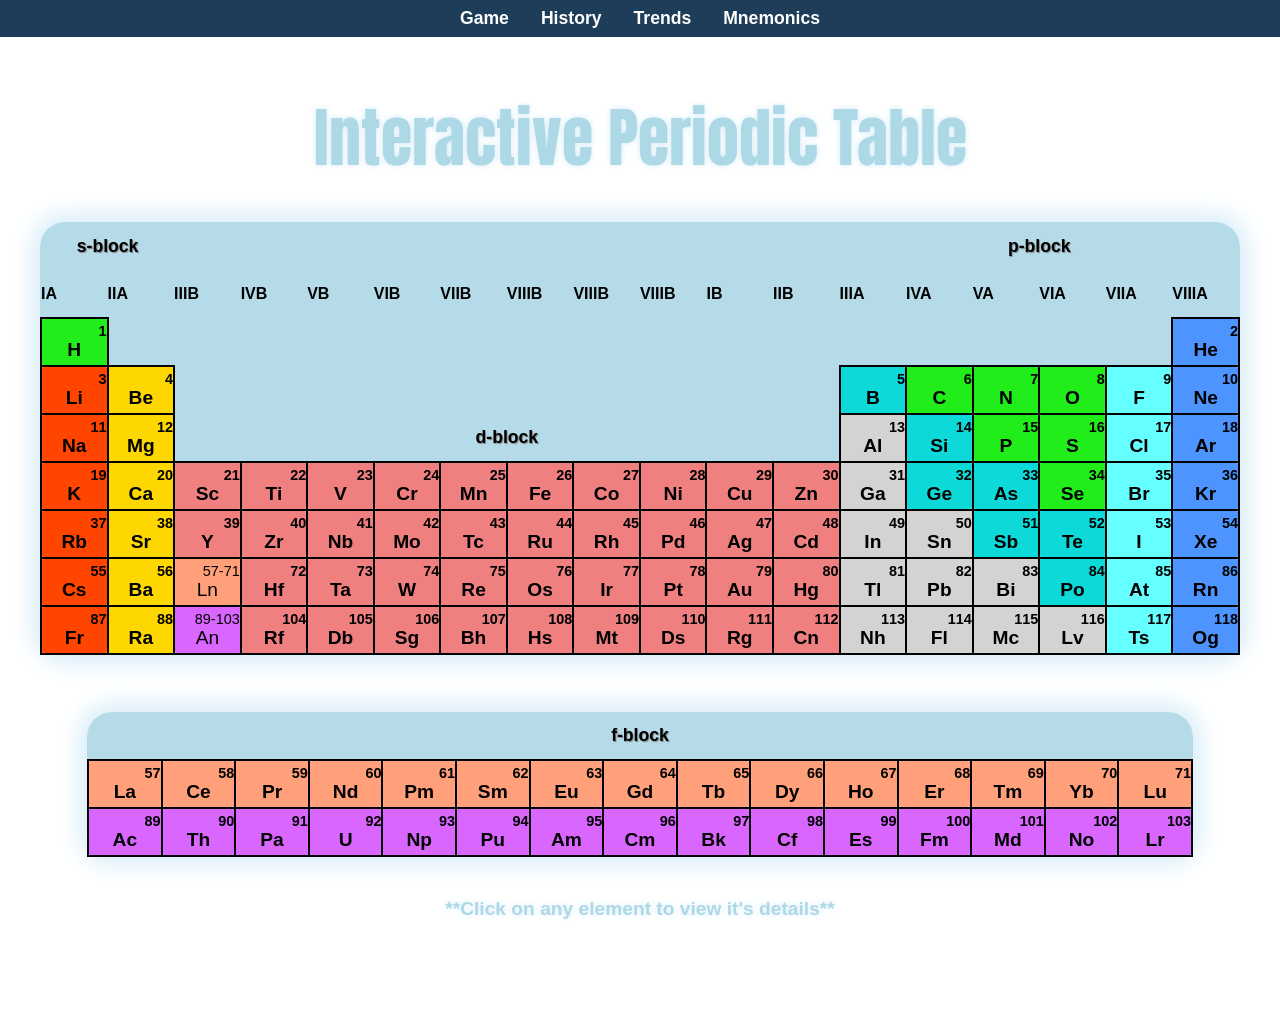
==== commit 5fadebe7: "Update pt.html" ====
--- a/pt.html
+++ b/pt.html
@@ -1,660 +1,837 @@
 <!DOCTYPE html>
 <html lang="en">
-
-<head>
-  <meta charset="UTF-8" />
-  <meta name="viewport" content="width=device-width, initial-scale=1.0, maximum-scale=1.0, user-scalable=no" />
-  <meta name="description"
-    content="From this site students can learn about properties of periodic table and different elements of periodic table" />
-  <title>Periodic Table</title>
-  <link rel="stylesheet" href="./public/style.css" />
-  <link rel="preconnect" href="https://fonts.googleapis.com" />
-  <link rel="preconnect" href="https://fonts.gstatic.com" crossorigin />
-  <link href="https://fonts.googleapis.com/css2?family=Anton&display=swap" rel="stylesheet" />
-</head>
-
-<body>
-  <canvas id="chemicalBondsCanvas"></canvas>
-  <main>
-    <div id="main_heading">
-      <h1>Interactive Periodic Table</h1>
-    </div>
-    <table>
-      <section>
-        <tr>
-          <td colspan="2" class="title">s-block</td>
-          <td colspan="10"></td>
-          <td colspan="6" class="title">p-block</td>
-        </tr>
-      </section>
-      <section>
-        <tr id="row0">
-          <td>IA</td>
-          <td>IIA</td>
-          <td>IIIB</td>
-          <td>IVB</td>
-          <td>VB</td>
-          <td>VIB</td>
-          <td>VIIB</td>
-          <td>VIIIB</td>
-          <td>VIIIB</td>
-          <td>VIIIB</td>
-          <td>IB</td>
-          <td>IIB</td>
-          <td>IIIA</td>
-          <td>IVA</td>
-          <td>VA</td>
-          <td>VIA</td>
-          <td>VIIA</td>
-          <td>VIIIA</td>
-        </tr>
-      </section>
-      <section>
-        <tr id="row1">
-          <td class="yes other_non_metals">
-            <a href="./public/1.html">
-              <div class="at_no">1</div>H
-            </a>
-          </td>
-          <td colspan="16"></td>
-          <td class="yes noble_gas">
-            <a href="./public/2.html">
-              <div class="at_no">2</div>He
-            </a>
-          </td>
-        </tr>
-      </section>
-      <section>
-        <tr id="row2">
-          <td class="yes alkali_metals">
-            <a href="./public/3.html">
-              <div class="at_no">3</div>Li
-            </a>
-          </td>
-          <td class="yes alkaline_earth_metals">
-            <a href="./public/4.html">
-              <div class="at_no">4</div>Be
-            </a>
-          </td>
-          <td colspan="10"></td>
-          <td class="yes metalloids">
-            <a href="./public/5.html">
-              <div class="at_no">5</div>B
-            </a>
-          </td>
-          <td class="yes other_non_metals">
-            <a href="./public/6.html">
-              <div class="at_no">6</div>C
-            </a>
-          </td>
-          <td class="yes other_non_metals">
-            <a href="./public/7.html">
-              <div class="at_no">7</div>N
-            </a>
-          </td>
-          <td class="yes other_non_metals">
-            <a href="./public/8.html">
-              <div class="at_no">8</div>O
-            </a>
-          </td>
-          <td class="yes halogens">
-            <a href="./public/9.html">
-              <div class="at_no">9</div>F
-            </a>
-          </td>
-          <td class="yes noble_gas">
-            <a href="./public/10.html">
-              <div class="at_no">10</div>Ne
-            </a>
-          </td>
-        </tr>
-      </section>
-      <section>
-        <tr id="row3">
-          <td class="yes alkali_metals">
-            <a href="./public/11.html">
-              <div class="at_no">11</div>Na
-            </a>
-          </td>
-          <td class="yes alkaline_earth_metals">
-            <a href="./public/12.html">
-              <div class="at_no">12</div>Mg
-            </a>
-          </td>
-          <td colspan="10" class="title">d-block</td>
-          <td class="yes post_transition_metals">
-            <a href="./public/13.html">
-              <div class="at_no">13</div>Al
-            </a>
-          </td>
-          <td class="yes metalloids">
-            <a href="./public/14.html">
-              <div class="at_no">14</div>Si
-            </a>
-          </td>
-          <td class="yes other_non_metals">
-            <a href="./public/15.html">
-              <div class="at_no">15</div>P
-            </a>
-          </td>
-          <td class="yes other_non_metals">
-            <a href="./public/16.html">
-              <div class="at_no">16</div>S
-            </a>
-          </td>
-          <td class="yes halogens">
-            <a href="./public/17.html">
-              <div class="at_no">17</div>Cl
-            </a>
-          </td>
-          <td class="yes noble_gas">
-            <a href="./public/18.html">
-              <div class="at_no">18</div>Ar
-            </a>
-          </td>
-        </tr>
-      </section>
-      <section>
-        <tr id="row4" class="yes_row">
-          <td class="alkali_metals">
-            <a href="./public/19.html">
-              <div class="at_no">19</div>K
-            </a>
-          </td>
-          <td class="alkaline_earth_metals">
-            <a href="./public/20.html">
-              <div class="at_no">20</div>Ca
-            </a>
-          </td>
-          <td class="transition_metals">
-            <a href="./public/21.html">
-              <div class="at_no">21</div>Sc
-            </a>
-          </td>
-          <td class="transition_metals">
-            <a href="./public/22.html">
-              <div class="at_no">22</div>Ti
-            </a>
-          </td>
-          <td class="transition_metals">
-            <a href="./public/23.html">
-              <div class="at_no">23</div>V
-            </a>
-          </td>
-          <td class="transition_metals">
-            <a href="./public/24.html">
-              <div class="at_no">24</div>Cr
-            </a>
-          </td>
-          <td class="transition_metals">
-            <a href="./public/25.html">
-              <div class="at_no">25</div>Mn
-            </a>
-          </td>
-          <td class="transition_metals">
-            <a href="./public/26.html">
-              <div class="at_no">26</div>Fe
-            </a>
-          </td>
-          <td class="transition_metals">
-            <a href="./public/27.html">
-              <div class="at_no">27</div>Co
-            </a>
-          </td>
-          <td class="transition_metals">
-            <a href="./public/28.html">
-              <div class="at_no">28</div>Ni
-            </a>
-          </td>
-          <td class="transition_metals">
-            <a href="./public/29.html">
-              <div class="at_no">29</div>Cu
-            </a>
-          </td>
-          <td class="transition_metals">
-            <a href="./public/30.html">
-              <div class="at_no">30</div>Zn
-            </a>
-          </td>
-          <td class="post_transition_metals">
-            <a href="./public/31.html">
-              <div class="at_no">31</div>Ga
-            </a>
-          </td>
-          <td class="metalloids">
-            <a href="./public/32.html">
-              <div class="at_no">32</div>Ge
-            </a>
-          </td>
-          <td class="metalloids">
-            <a href="./public/33.html">
-              <div class="at_no">33</div>As
-            </a>
-          </td>
-          <td class="other_non_metals">
-            <a href="./public/34.html">
-              <div class="at_no">34</div>Se
-            </a>
-          </td>
-          <td class="halogens">
-            <a href="./public/35.html">
-              <div class="at_no">35</div>Br
-            </a>
-          </td>
-          <td class="noble_gas">
-            <a href="./public/36.html">
-              <div class="at_no">36</div>Kr
-            </a>
-          </td>
-        </tr>
-      </section>
-      <section>
-        <tr id="row5" class="yes_row">
-          <td class="alkali_metals">
-            <a href="./public/37.html">
-              <div class="at_no">37</div>Rb
-            </a>
-          </td>
-          <td class="alkaline_earth_metals">
-            <a href="./public/38.html">
-              <div class="at_no">38</div>Sr
-            </a>
-          </td>
-          <td class="transition_metals">
-            <a href="./public/39.html">
-              <div class="at_no">39</div>Y
-            </a>
-          </td>
-          <td class="transition_metals">
-            <a href="./public/40.html">
-              <div class="at_no">40</div>Zr
-            </a>
-          </td>
-          <td class="transition_metals">
-            <a href="./public/41.html">
-              <div class="at_no">41</div>Nb
-            </a>
-          </td>
-          <td class="transition_metals">
-            <a href="./public/42.html">
-              <div class="at_no">42</div>Mo
-            </a>
-          </td>
-          <td class="transition_metals">
-            <a href="./public/43.html">
-              <div class="at_no">43</div>Tc
-            </a>
-          </td>
-          <td class="transition_metals">
-            <a href="./public/44.html">
-              <div class="at_no">44</div>Ru
-            </a>
-          </td>
-          <td class="transition_metals">
-            <a href="./public/45.html">
-              <div class="at_no">45</div>Rh
-            </a>
-          </td>
-          <td class="transition_metals">
-            <a href="./public/46.html">
-              <div class="at_no">46</div>Pd
-            </a>
-          </td>
-          <td class="transition_metals">
-            <a href="./public/47.html">
-              <div class="at_no">47</div>Ag
-            </a>
-          </td>
-          <td class="transition_metals">
-            <a href="./public/48.html">
-              <div class="at_no">48</div>Cd
-            </a>
-          </td>
-          <td class="post_transition_metals">
-            <a href="./public/49.html">
-              <div class="at_no">49</div>In
-            </a>
-          </td>
-          <td class="post_transition_metals">
-            <a href="./public/50.html">
-              <div class="at_no">50</div>Sn
-            </a>
-          </td>
-          <td class="metalloids">
-            <a href="./public/51.html">
-              <div class="at_no">51</div>Sb
-            </a>
-          </td>
-          <td class="metalloids">
-            <a href="./public/52.html">
-              <div class="at_no">52</div>Te
-            </a>
-          </td>
-          <td class="halogens">
-            <a href="./public/53.html">
-              <div class="at_no">53</div>I
-            </a>
-          </td>
-          <td class="noble_gas">
-            <a href="./public/54.html">
-              <div class="at_no">54</div>Xe
-            </a>
-          </td>
-        </tr>
-      </section>
-      <section>
-        <tr id="row6" class="yes_row">
-          <td class="alkali_metals">
-            <a href="./public/55.html">
-              <div class="at_no">55</div>Cs
-            </a>
-          </td>
-          <td class="alkaline_earth_metals">
-            <a href="./public/56.html">
-              <div class="at_no">56</div>Ba
-            </a>
-          </td>
-          <td id="lanthanoids">
-            <div class="at_no">57-71</div>Ln
-          </td>
-          <td class="transition_metals">
-            <a href="./public/72.html">
-              <div class="at_no">72</div>Hf
-            </a>
-          </td>
-          <td class="transition_metals">
-            <a href="./public/73.html">
-              <div class="at_no">73</div>Ta
-            </a>
-          </td>
-          <td class="transition_metals">
-            <a href="./public/74.html">
-              <div class="at_no">74</div>W
-            </a>
-          </td>
-          <td class="transition_metals">
-            <a href="./public/75.html">
-              <div class="at_no">75</div>Re
-            </a>
-          </td>
-          <td class="transition_metals">
-            <a href="./public/76.html">
-              <div class="at_no">76</div>Os
-            </a>
-          </td>
-          <td class="transition_metals">
-            <a href="./public/77.html">
-              <div class="at_no">77</div>Ir
-            </a>
-          </td>
-          <td class="transition_metals">
-            <a href="./public/78.html">
-              <div class="at_no">78</div>Pt
-            </a>
-          </td>
-          <td class="transition_metals">
-            <a href="./public/79.html">
-              <div class="at_no">79</div>Au
-            </a>
-          </td>
-          <td class="transition_metals">
-            <a href="./public/80.html">
-              <div class="at_no">80</div>Hg
-            </a>
-          </td>
-          <td class="post_transition_metals">
-            <a href="./public/81.html">
-              <div class="at_no">81</div>Tl
-            </a>
-          </td>
-          <td class="post_transition_metals">
-            <a href="./public/82.html">
-              <div class="at_no">82</div>Pb
-            </a>
-          </td>
-          <td class="post_transition_metals">
-            <a href="./public/83.html">
-              <div class="at_no">83</div>Bi
-            </a>
-          </td>
-          <td class="metalloids">
-            <a href="./public/84.html">
-              <div class="at_no">84</div>Po
-            </a>
-          </td>
-          <td class="halogens">
-            <a href="./public/85.html">
-              <div class="at_no">85</div>At
-            </a>
-          </td>
-          <td class="noble_gas">
-            <a href="./public/86.html">
-              <div class="at_no">86</div>Rn
-            </a>
-          </td>
-        </tr>
-      </section>
-      <section>
-        <tr id="row7" class="yes_row">
-          <td class="alkali_metals">
-            <a href="./public/87.html">
-              <div class="at_no">87</div>Fr
-            </a>
-          </td>
-          <td class="alkaline_earth_metals">
-            <a href="./public/88.html">
-              <div class="at_no">88</div>Ra
-            </a>
-          </td>
-          <td id="actinoids">
-            <div class="at_no">89-103</div>An
-          </td>
-          <td class="transition_metals">
-            <a href="./public/104.html">
-              <div class="at_no">104</div>Rf
-            </a>
-          </td>
-          <td class="transition_metals">
-            <a href="./public/105.html">
-              <div class="at_no">105</div>Db
-            </a>
-          </td>
-          <td class="transition_metals">
-            <a href="./public/106.html">
-              <div class="at_no">106</div>Sg
-            </a>
-          </td>
-          <td class="transition_metals">
-            <a href="./public/107.html">
-              <div class="at_no">107</div>Bh
-            </a>
-          </td>
-          <td class="transition_metals">
-            <a href="./public/108.html">
-              <div class="at_no">108</div>Hs
-            </a>
-          </td>
-          <td class="transition_metals">
-            <a href="./public/109.html">
-              <div class="at_no">109</div>Mt
-            </a>
-          </td>
-          <td class="transition_metals">
-            <a href="./public/110.html">
-              <div class="at_no">110</div>Ds
-            </a>
-          </td>
-          <td class="transition_metals">
-            <a href="./public/111.html">
-              <div class="at_no">111</div>Rg
-            </a>
-          </td>
-          <td class="transition_metals">
-            <a href="./public/112.html">
-              <div class="at_no">112</div>Cn
-            </a>
-          </td>
-          <td class="post_transition_metals">
-            <a href="./public/113.html">
-              <div class="at_no">113</div>Nh
-            </a>
-          </td>
-          <td class="post_transition_metals">
-            <a href="./public/114.html">
-              <div class="at_no">114</div>Fl
-            </a>
-          </td>
-          <td class="post_transition_metals">
-            <a href="./public/115.html">
-              <div class="at_no">115</div>Mc
-            </a>
-          </td>
-          <td class="post_transition_metals">
-            <a href="./public/116.html">
-              <div class="at_no">116</div>Lv
-            </a>
-          </td>
-          <td class="halogens">
-            <a href="./public/117.html">
-              <div class="at_no">117</div>Ts
-            </a>
-          </td>
-          <td class="noble_gas">
-            <a href="./public/118.html">
-              <div class="at_no">118</div>Og
-            </a>
-          </td>
-        </tr>
-      </section>
-    </table>
-    <section id="f-block">
+  <head>
+    <meta charset="UTF-8" />
+    <meta name="viewport" content="width=device-width, initial-scale=1.0" />
+    <meta
+      name="description"
+      content="From this site students can learn about properties of periodic table and different elements of periodic table"
+    />
+    <title>Periodic Table</title>
+    <link rel="stylesheet" href="./public/style.css" />
+    <link rel="preconnect" href="https://fonts.googleapis.com" />
+    <link rel="preconnect" href="https://fonts.gstatic.com" crossorigin />
+    <link
+      href="https://fonts.googleapis.com/css2?family=Anton&display=swap"
+      rel="stylesheet"
+    />
+  </head>
+  <body>
+    <main>
+      <div id="main_heading">
+        <h1>Interactive Periodic Table</h1>
+      </div>
       <table>
         <section>
           <tr>
-            <td colspan="16" class="title">f-block</td>
+            <td colspan="2" class="title">s-block</td>
+            <td colspan="10"></td>
+            <td colspan="6" class="title">p-block</td>
           </tr>
         </section>
         <section>
-          <tr id="La" class="yes_row">
-            <td><a href="./public/57.html">
-                <div class="at_no">57</div>La
-              </a></td>
-            <td><a href="./public/58.html">
-                <div class="at_no">58</div>Ce
-              </a></td>
-            <td><a href="./public/59.html">
-                <div class="at_no">59</div>Pr
-              </a></td>
-            <td><a href="./public/60.html">
-                <div class="at_no">60</div>Nd
-              </a></td>
-            <td><a href="./public/61.html">
-                <div class="at_no">61</div>Pm
-              </a></td>
-            <td><a href="./public/62.html">
-                <div class="at_no">62</div>Sm
-              </a></td>
-            <td><a href="./public/63.html">
-                <div class="at_no">63</div>Eu
-              </a></td>
-            <td><a href="./public/64.html">
-                <div class="at_no">64</div>Gd
-              </a></td>
-            <td><a href="./public/65.html">
-                <div class="at_no">65</div>Tb
-              </a></td>
-            <td><a href="./public/66.html">
-                <div class="at_no">66</div>Dy
-              </a></td>
-            <td><a href="./public/67.html">
-                <div class="at_no">67</div>Ho
-              </a></td>
-            <td><a href="./public/68.html">
-                <div class="at_no">68</div>Er
-              </a></td>
-            <td><a href="./public/69.html">
-                <div class="at_no">69</div>Tm
-              </a></td>
-            <td><a href="./public/70.html">
-                <div class="at_no">70</div>Yb
-              </a></td>
-            <td><a href="./public/71.html">
-                <div class="at_no">71</div>Lu
-              </a></td>
+          <tr id="row0">
+            <td>IA</td>
+            <td>IIA</td>
+            <td>IIIB</td>
+            <td>IVB</td>
+            <td>VB</td>
+            <td>VIB</td>
+            <td>VIIB</td>
+            <td>VIIIB</td>
+            <td>VIIIB</td>
+            <td>VIIIB</td>
+            <td>IB</td>
+            <td>IIB</td>
+            <td>IIIA</td>
+            <td>IVA</td>
+            <td>VA</td>
+            <td>VIA</td>
+            <td>VIIA</td>
+            <td>VIIIA</td>
           </tr>
         </section>
         <section>
-          <tr id="Ac" class="yes_row">
-            <td><a href="./public/89.html">
-                <div class="at_no">89</div>Ac
-              </a></td>
-            <td><a href="./public/90.html">
-                <div class="at_no">90</div>Th
-              </a></td>
-            <td><a href="./public/91.html">
-                <div class="at_no">91</div>Pa
-              </a></td>
-            <td><a href="./public/92.html">
-                <div class="at_no">92</div>U
-              </a></td>
-            <td><a href="./public/93.html">
-                <div class="at_no">93</div>Np
-              </a></td>
-            <td><a href="./public/94.html">
-                <div class="at_no">94</div>Pu
-              </a></td>
-            <td><a href="./public/95.html">
-                <div class="at_no">95</div>Am
-              </a></td>
-            <td><a href="./public/96.html">
-                <div class="at_no">96</div>Cm
-              </a></td>
-            <td><a href="./public/97.html">
-                <div class="at_no">97</div>Bk
-              </a></td>
-            <td><a href="./public/98.html">
-                <div class="at_no">98</div>Cf
-              </a></td>
-            <td><a href="./public/99.html">
-                <div class="at_no">99</div>Es
-              </a></td>
-            <td><a href="./public/100.html">
-                <div class="at_no">100</div>Fm
-              </a></td>
-            <td><a href="./public/101.html">
-                <div class="at_no">101</div>Md
-              </a></td>
-            <td><a href="./public/102.html">
-                <div class="at_no">102</div>No
-              </a></td>
-            <td><a href="./public/103.html">
-                <div class="at_no">103</div>Lr
-              </a></td>
+          <tr id="row1">
+            <td class="yes other_non_metals">
+              <a href="./public/1.html"
+                ><div class="at_no">1</div>
+                H</a
+              >
+            </td>
+            <td colspan="16"></td>
+            <td class="yes noble_gas">
+              <a href="./public/2.html"
+                ><div class="at_no">2</div>
+                He</a
+              >
+            </td>
+          </tr>
+        </section>
+        <section>
+          <tr id="row2">
+            <td class="yes alkali_metals">
+              <a href="./public/3.html"
+                ><div class="at_no">3</div>
+                Li</a
+              >
+            </td>
+            <td class="yes alkaline_earth_metals">
+              <a href="./public/4.html"
+                ><div class="at_no">4</div>
+                Be</a
+              >
+            </td>
+            <td colspan="10"></td>
+            <td class="yes metalloids">
+              <a href="./public/5.html"
+                ><div class="at_no">5</div>
+                B</a
+              >
+            </td>
+            <td class="yes other_non_metals">
+              <a href="./public/6.html"
+                ><div class="at_no">6</div>
+                C</a
+              >
+            </td>
+            <td class="yes other_non_metals">
+              <a href="./public/7.html"
+                ><div class="at_no">7</div>
+                N</a
+              >
+            </td>
+            <td class="yes other_non_metals">
+              <a href="./public/8.html"
+                ><div class="at_no">8</div>
+                O</a
+              >
+            </td>
+            <td class="yes halogens">
+              <a href="./public/9.html"
+                ><div class="at_no">9</div>
+                F</a
+              >
+            </td>
+            <td class="yes noble_gas">
+              <a href="./public/10.html"
+                ><div class="at_no">10</div>
+                Ne</a
+              >
+            </td>
+          </tr>
+        </section>
+        <section>
+          <tr id="row3">
+            <td class="yes alkali_metals">
+              <a href="./public/11.html"
+                ><div class="at_no">11</div>
+                Na</a
+              >
+            </td>
+            <td class="yes alkaline_earth_metals">
+              <a href="./public/12.html"
+                ><div class="at_no">12</div>
+                Mg</a
+              >
+            </td>
+            <td colspan="10" class="title">d-block</td>
+            <td class="yes post_transition_metals">
+              <a href="./public/13.html"
+                ><div class="at_no">13</div>
+                Al</a
+              >
+            </td>
+            <td class="yes metalloids">
+              <a href="./public/14.html"
+                ><div class="at_no">14</div>
+                Si</a
+              >
+            </td>
+            <td class="yes other_non_metals">
+              <a href="./public/15.html"
+                ><div class="at_no">15</div>
+                P</a
+              >
+            </td>
+            <td class="yes other_non_metals">
+              <a href="./public/16.html"
+                ><div class="at_no">16</div>
+                S</a
+              >
+            </td>
+            <td class="yes halogens">
+              <a href="./public/17.html"
+                ><div class="at_no">17</div>
+                Cl</a
+              >
+            </td>
+            <td class="yes noble_gas">
+              <a href="./public/18.html"
+                ><div class="at_no">18</div>
+                Ar</a
+              >
+            </td>
+          </tr>
+        </section>
+        <section>
+          <tr id="row4" class="yes_row">
+            <td class="alkali_metals">
+              <a href="./public/19.html"
+                ><div class="at_no">19</div>
+                K</a
+              >
+            </td>
+            <td class="alkaline_earth_metals">
+              <a href="./public/20.html"
+                ><div class="at_no">20</div>
+                Ca</a
+              >
+            </td>
+            <td class="transition_metals">
+              <a href="./public/21.html"
+                ><div class="at_no">21</div>
+                Sc</a
+              >
+            </td>
+            <td class="transition_metals">
+              <a href="./public/22.html"
+                ><div class="at_no">22</div>
+                Ti</a
+              >
+            </td>
+            <td class="transition_metals">
+              <a href="./public/23.html"
+                ><div class="at_no">23</div>
+                V</a
+              >
+            </td>
+            <td class="transition_metals">
+              <a href="./public/24.html"
+                ><div class="at_no">24</div>
+                Cr</a
+              >
+            </td>
+            <td class="transition_metals">
+              <a href="./public/25.html"
+                ><div class="at_no">25</div>
+                Mn</a
+              >
+            </td>
+            <td class="transition_metals">
+              <a href="./public/26.html"
+                ><div class="at_no">26</div>
+                Fe</a
+              >
+            </td>
+            <td class="transition_metals">
+              <a href="./public/27.html"
+                ><div class="at_no">27</div>
+                Co</a
+              >
+            </td>
+            <td class="transition_metals">
+              <a href="./public/28.html"
+                ><div class="at_no">28</div>
+                Ni</a
+              >
+            </td>
+            <td class="transition_metals">
+              <a href="./public/29.html"
+                ><div class="at_no">29</div>
+                Cu</a
+              >
+            </td>
+            <td class="transition_metals">
+              <a href="./public/30.html"
+                ><div class="at_no">30</div>
+                Zn</a
+              >
+            </td>
+            <td class="post_transition_metals">
+              <a href="./public/31.html"
+                ><div class="at_no">31</div>
+                Ga</a
+              >
+            </td>
+            <td class="metalloids">
+              <a href="./public/32.html"
+                ><div class="at_no">32</div>
+                Ge</a
+              >
+            </td>
+            <td class="metalloids">
+              <a href="./public/33.html"
+                ><div class="at_no">33</div>
+                As</a
+              >
+            </td>
+            <td class="other_non_metals">
+              <a href="./public/34.html"
+                ><div class="at_no">34</div>
+                Se</a
+              >
+            </td>
+            <td class="halogens">
+              <a href="./public/35.html"
+                ><div class="at_no">35</div>
+                Br</a
+              >
+            </td>
+            <td class="noble_gas">
+              <a href="./public/36.html"
+                ><div class="at_no">36</div>
+                Kr</a
+              >
+            </td>
+          </tr>
+        </section>
+        <section>
+          <tr id="row5" class="yes_row">
+            <td class="alkali_metals">
+              <a href="./public/37.html"
+                ><div class="at_no">37</div>
+                Rb</a
+              >
+            </td>
+            <td class="alkaline_earth_metals">
+              <a href="./public/38.html"
+                ><div class="at_no">38</div>
+                Sr</a
+              >
+            </td>
+            <td class="transition_metals">
+              <a href="./public/39.html"
+                ><div class="at_no">39</div>
+                Y</a
+              >
+            </td>
+            <td class="transition_metals">
+              <a href="./public/40.html"
+                ><div class="at_no">40</div>
+                Zr</a
+              >
+            </td>
+            <td class="transition_metals">
+              <a href="./public/41.html"
+                ><div class="at_no">41</div>
+                Nb</a
+              >
+            </td>
+            <td class="transition_metals">
+              <a href="./public/42.html"
+                ><div class="at_no">42</div>
+                Mo</a
+              >
+            </td>
+            <td class="transition_metals">
+              <a href="./public/43.html"
+                ><div class="at_no">43</div>
+                Tc</a
+              >
+            </td>
+            <td class="transition_metals">
+              <a href="./public/44.html"
+                ><div class="at_no">44</div>
+                Ru</a
+              >
+            </td>
+            <td class="transition_metals">
+              <a href="./public/45.html"
+                ><div class="at_no">45</div>
+                Rh</a
+              >
+            </td>
+            <td class="transition_metals">
+              <a href="./public/46.html"
+                ><div class="at_no">46</div>
+                Pd</a
+              >
+            </td>
+            <td class="transition_metals">
+              <a href="./public/47.html"
+                ><div class="at_no">47</div>
+                Ag</a
+              >
+            </td>
+            <td class="transition_metals">
+              <a href="./public/48.html"
+                ><div class="at_no">48</div>
+                Cd</a
+              >
+            </td>
+            <td class="post_transition_metals">
+              <a href="./public/49.html"
+                ><div class="at_no">49</div>
+                In</a
+              >
+            </td>
+            <td class="post_transition_metals">
+              <a href="./public/50.html"
+                ><div class="at_no">50</div>
+                Sn</a
+              >
+            </td>
+            <td class="metalloids">
+              <a href="./public/51.html"
+                ><div class="at_no">51</div>
+                Sb</a
+              >
+            </td>
+            <td class="metalloids">
+              <a href="./public/52.html"
+                ><div class="at_no">52</div>
+                Te</a
+              >
+            </td>
+            <td class="halogens">
+              <a href="./public/53.html"
+                ><div class="at_no">53</div>
+                I</a
+              >
+            </td>
+            <td class="noble_gas">
+              <a href="./public/54.html"
+                ><div class="at_no">54</div>
+                Xe</a
+              >
+            </td>
+          </tr>
+        </section>
+        <section>
+          <tr id="row6" class="yes_row">
+            <td class="alkali_metals">
+              <a href="./public/55.html"
+                ><div class="at_no">55</div>
+                Cs</a
+              >
+            </td>
+            <td class="alkaline_earth_metals">
+              <a href="./public/56.html"
+                ><div class="at_no">56</div>
+                Ba</a
+              >
+            </td>
+            <td id="lanthanoids">
+              <div class="at_no">57-71</div>
+              Ln
+            </td>
+            <td class="transition_metals">
+              <a href="./public/72.html"
+                ><div class="at_no">72</div>
+                Hf</a
+              >
+            </td>
+            <td class="transition_metals">
+              <a href="./public/73.html"
+                ><div class="at_no">73</div>
+                Ta</a
+              >
+            </td>
+            <td class="transition_metals">
+              <a href="./public/74.html"
+                ><div class="at_no">74</div>
+                W</a
+              >
+            </td>
+            <td class="transition_metals">
+              <a href="./public/75.html"
+                ><div class="at_no">75</div>
+                Re</a
+              >
+            </td>
+            <td class="transition_metals">
+              <a href="./public/76.html"
+                ><div class="at_no">76</div>
+                Os</a
+              >
+            </td>
+            <td class="transition_metals">
+              <a href="./public/77.html"
+                ><div class="at_no">77</div>
+                Ir</a
+              >
+            </td>
+            <td class="transition_metals">
+              <a href="./public/78.html"
+                ><div class="at_no">78</div>
+                Pt</a
+              >
+            </td>
+            <td class="transition_metals">
+              <a href="./public/79.html"
+                ><div class="at_no">79</div>
+                Au</a
+              >
+            </td>
+            <td class="transition_metals">
+              <a href="./public/80.html"
+                ><div class="at_no">80</div>
+                Hg</a
+              >
+            </td>
+            <td class="post_transition_metals">
+              <a href="./public/81.html"
+                ><div class="at_no">81</div>
+                Tl</a
+              >
+            </td>
+            <td class="post_transition_metals">
+              <a href="./public/82.html"
+                ><div class="at_no">82</div>
+                Pb</a
+              >
+            </td>
+            <td class="post_transition_metals">
+              <a href="./public/83.html"
+                ><div class="at_no">83</div>
+                Bi</a
+              >
+            </td>
+            <td class="metalloids">
+              <a href="./public/84.html"
+                ><div class="at_no">84</div>
+                Po</a
+              >
+            </td>
+            <td class="halogens">
+              <a href="./public/85.html"
+                ><div class="at_no">85</div>
+                At</a
+              >
+            </td>
+            <td class="noble_gas">
+              <a href="./public/86.html"
+                ><div class="at_no">86</div>
+                Rn</a
+              >
+            </td>
+          </tr>
+        </section>
+        <section>
+          <tr id="row7" class="yes_row">
+            <td class="alkali_metals">
+              <a href="./public/87.html"
+                ><div class="at_no">87</div>
+                Fr</a
+              >
+            </td>
+            <td class="alkaline_earth_metals">
+              <a href="./public/88.html"
+                ><div class="at_no">88</div>
+                Ra</a
+              >
+            </td>
+            <td id="actinoids">
+              <div class="at_no">89-103</div>
+              An
+            </td>
+            <td class="transition_metals">
+              <a href="./public/104.html"
+                ><div class="at_no">104</div>
+                Rf</a
+              >
+            </td>
+            <td class="transition_metals">
+              <a href="./public/105.html"
+                ><div class="at_no">105</div>
+                Db</a
+              >
+            </td>
+            <td class="transition_metals">
+              <a href="./public/106.html"
+                ><div class="at_no">106</div>
+                Sg</a
+              >
+            </td>
+            <td class="transition_metals">
+              <a href="./public/107.html"
+                ><div class="at_no">107</div>
+                Bh</a
+              >
+            </td>
+            <td class="transition_metals">
+              <a href="./public/108.html"
+                ><div class="at_no">108</div>
+                Hs</a
+              >
+            </td>
+            <td class="transition_metals">
+              <a href="./public/109.html"
+                ><div class="at_no">109</div>
+                Mt</a
+              >
+            </td>
+            <td class="transition_metals">
+              <a href="./public/110.html"
+                ><div class="at_no">110</div>
+                Ds</a
+              >
+            </td>
+            <td class="transition_metals">
+              <a href="./public/111.html"
+                ><div class="at_no">111</div>
+                Rg</a
+              >
+            </td>
+            <td class="transition_metals">
+              <a href="./public/112.html"
+                ><div class="at_no">112</div>
+                Cn</a
+              >
+            </td>
+            <td class="post_transition_metals">
+              <a href="./public/113.html"
+                ><div class="at_no">113</div>
+                Nh</a
+              >
+            </td>
+            <td class="post_transition_metals">
+              <a href="./public/114.html"
+                ><div class="at_no">114</div>
+                Fl</a
+              >
+            </td>
+            <td class="post_transition_metals">
+              <a href="./public/115.html"
+                ><div class="at_no">115</div>
+                Mc</a
+              >
+            </td>
+            <td class="post_transition_metals">
+              <a href="./public/116.html"
+                ><div class="at_no">116</div>
+                Lv</a
+              >
+            </td>
+            <td class="halogens">
+              <a href="./public/117.html"
+                ><div class="at_no">117</div>
+                Ts</a
+              >
+            </td>
+            <td class="noble_gas">
+              <a href="./public/118.html"
+                ><div class="at_no">118</div>
+                Og</a
+              >
+            </td>
           </tr>
         </section>
       </table>
-    </section>
-    <div>
-      <p id="info">**Click on any element to view its details**</p>
-    </div>
-  </main>
+      <section id="f-block">
+        <table>
+          <section>
+            <tr>
+              <td colspan="16" class="title">f-block</td>
+            </tr>
+          </section>
+          <section>
+            <tr id="La" class="yes_row">
+              <td>
+                <a href="./public/57.html"
+                  ><div class="at_no">57</div>
+                  La</a
+                >
+              </td>
+              <td>
+                <a href="./public/58.html"
+                  ><div class="at_no">58</div>
+                  Ce</a
+                >
+              </td>
+              <td>
+                <a href="./public/59.html"
+                  ><div class="at_no">59</div>
+                  Pr</a
+                >
+              </td>
+              <td>
+                <a href="./public/60.html"
+                  ><div class="at_no">60</div>
+                  Nd</a
+                >
+              </td>
+              <td>
+                <a href="./public/61.html"
+                  ><div class="at_no">61</div>
+                  Pm</a
+                >
+              </td>
+              <td>
+                <a href="./public/62.html"
+                  ><div class="at_no">62</div>
+                  Sm</a
+                >
+              </td>
+              <td>
+                <a href="./public/63.html"
+                  ><div class="at_no">63</div>
+                  Eu</a
+                >
+              </td>
+              <td>
+                <a href="./public/64.html"
+                  ><div class="at_no">64</div>
+                  Gd</a
+                >
+              </td>
+              <td>
+                <a href="./public/65.html"
+                  ><div class="at_no">65</div>
+                  Tb</a
+                >
+              </td>
+              <td>
+                <a href="./public/66.html"
+                  ><div class="at_no">66</div>
+                  Dy</a
+                >
+              </td>
+              <td>
+                <a href="./public/67.html"
+                  ><div class="at_no">67</div>
+                  Ho</a
+                >
+              </td>
+              <td>
+                <a href="./public/68.html"
+                  ><div class="at_no">68</div>
+                  Er</a
+                >
+              </td>
+              <td>
+                <a href="./public/69.html"
+                  ><div class="at_no">69</div>
+                  Tm</a
+                >
+              </td>
+              <td>
+                <a href="./public/70.html"
+                  ><div class="at_no">70</div>
+                  Yb</a
+                >
+              </td>
+              <td>
+                <a href="./public/71.html"
+                  ><div class="at_no">71</div>
+                  Lu</a
+                >
+              </td>
+            </tr>
+          </section>
+          <section>
+            <tr id="Ac" class="yes_row">
+              <td>
+                <a href="./public/89.html"
+                  ><div class="at_no">89</div>
+                  Ac</a
+                >
+              </td>
+              <td>
+                <a href="./public/90.html"
+                  ><div class="at_no">90</div>
+                  Th</a
+                >
+              </td>
+              <td>
+                <a href="./public/91.html"
+                  ><div class="at_no">91</div>
+                  Pa</a
+                >
+              </td>
+              <td>
+                <a href="./public/92.html"
+                  ><div class="at_no">92</div>
+                  U</a
+                >
+              </td>
+              <td>
+                <a href="./public/93.html"
+                  ><div class="at_no">93</div>
+                  Np</a
+                >
+              </td>
+              <td>
+                <a href="./public/94.html"
+                  ><div class="at_no">94</div>
+                  Pu</a
+                >
+              </td>
+              <td>
+                <a href="./public/95.html"
+                  ><div class="at_no">95</div>
+                  Am</a
+                >
+              </td>
+              <td>
+                <a href="./public/96.html"
+                  ><div class="at_no">96</div>
+                  Cm</a
+                >
+              </td>
+              <td>
+                <a href="./public/97.html"
+                  ><div class="at_no">97</div>
+                  Bk</a
+                >
+              </td>
+              <td>
+                <a href="./public/98.html"
+                  ><div class="at_no">98</div>
+                  Cf</a
+                >
+              </td>
+              <td>
+                <a href="./public/99.html"
+                  ><div class="at_no">99</div>
+                  Es</a
+                >
+              </td>
+              <td>
+                <a href="./public/100.html"
+                  ><div class="at_no">100</div>
+                  Fm</a
+                >
+              </td>
+              <td>
+                <a href="./public/101.html"
+                  ><div class="at_no">101</div>
+                  Md</a
+                >
+              </td>
+              <td>
+                <a href="./public/102.html"
+                  ><div class="at_no">102</div>
+                  No</a
+                >
+              </td>
+              <td>
+                <a href="./public/103.html"
+                  ><div class="at_no">103</div>
+                  Lr</a
+                >
+              </td>
+            </tr>
+          </section>
+        </table>
+      </section>
+      <div> 
+        <p id="info">
+          **Click on any element to view it's details**
+        </p>
+      </div>
+    </main>
+  </body>
+
   <footer>
     <nav class="bottom-nav">
-      <div class="hamburger">
-        <span></span>
-        <span></span>
-        <span></span>
-      </div>
       <ul class="nav-links">
+        <li><a href="index.html">Game</a></li>
         <li><a href="./public/history.html">History</a></li>
         <li><a href="./public/trends.html">Trends</a></li>
         <li><a href="./public/mnemonics.html">Mnemonics</a></li>
-        <li><a href="./public/index.html">Game</a></li>
-        <li><a href="https://bento.me/rishabhsahil">@rishabhsahill</a></li>
       </ul>
     </nav>
   </footer>
-  <script src="./public/script.js"></script>
-</body>
-
 </html>
--- a/public/style.css
+++ b/public/style.css
@@ -9,18 +9,30 @@
 html, body {
   margin: 0;
   padding: 0;
-  background-image: url("../assets/bg1.jpg");
-  background-repeat: repeat;
-  background-size: cover;
   min-height: 100vh;
   font-family: Arial, sans-serif;
+  position: relative;
+  overflow-x: hidden;
+}
+
+/* Canvas for animated chemical bonds */
+#chemicalBondsCanvas {
+  position: fixed;
+  top: 0;
+  left: 0;
+  width: 100%;
+  height: 100%;
+  z-index: -1;
+  background: linear-gradient(135deg, #1e3d59 0%, #2a6a8f 100%);
 }
 
 /* Main container */
 main {
-  padding: 7% 2%; /* Adjusted to account for fixed header */
-  margin: 0;
-  min-height: calc(100vh - 40px); /* Adjust for fixed header height */
+  padding: 7% 2%;
+  margin: 0;
+  min-height: calc(100vh - 60px);
+  position: relative;
+  z-index: 1;
 }
 
 /* Periodic Table heading */
@@ -31,17 +43,16 @@
   color: lightblue;
   text-shadow: 0 0 6px #D4EBF8;
   text-align: center;
-  font-size: 80px; /* Original fixed size */
+  font-size: clamp(2.5rem, 8vw, 4rem);
   font-family: "Anton", sans-serif;
   font-weight: 400;
-  font-style: normal;
 }
 
 /* Info line */
 #info {
   text-align: center;
   color: lightblue;
-  font-size: 20px; /* Original size */
+  font-size: clamp(1rem, 3vw, 1.2rem);
   text-shadow: 0 0 6px #D4EBF8;
   font-weight: 800;
   margin-top: 1rem;
@@ -50,12 +61,12 @@
 /* Table styling */
 table {
   width: 100%;
-  max-width: 1200px; /* Prevent table from becoming too wide */
+  max-width: 1200px;
   margin: 0 auto;
   box-shadow: 0px 0px 25px 7px #D4EBF8;
   border-radius: 25px;
   padding: 2%;
-  background-color: lightblue;
+  background-color: rgba(173, 216, 230, 0.9);
   border-collapse: collapse;
 }
 
@@ -63,20 +74,20 @@
 .yes, .yes_row td {
   border: 2px solid black;
   text-align: center;
-  transition: transform 0.2s; /* Animation */
+  transition: transform 0.2s;
   border-radius: 5px;
   user-select: none;
 }
 
 table tr td {
-  font-size: 1.2rem; /* Responsive font size */
-  height: 3rem;
-  width: 5.5%; /* Relative width */
-  min-width: 40px; /* Minimum width for small screens */
+  font-size: clamp(0.8rem, 2.5vw, 1.2rem);
+  height: clamp(2rem, 4vw, 3rem);
+  width: 5.5%;
+  min-width: 40px;
 }
 
 table tr td div {
-  font-size: 0.9rem; /* Responsive atomic number size */
+  font-size: clamp(0.6rem, 2vw, 0.9rem);
 }
 
 /* Atomic number */
@@ -90,13 +101,13 @@
   text-align: center;
   font-weight: bold;
   text-shadow: 1px 1px 1px grey;
-  font-size: 1.1rem;
+  font-size: clamp(0.8rem, 2.5vw, 1.1rem);
 }
 
 /* Row 0 (IA, IIA, etc.) */
 #row0 td {
   font-weight: 900;
-  font-size: 1rem;
+  font-size: clamp(0.7rem, 2vw, 1rem);
 }
 
 /* f-block table */
@@ -110,13 +121,13 @@
   text-decoration: none;
   color: black;
   font-weight: bold;
-  display: block; /* Ensures entire cell is clickable */
+  display: block;
 }
 
 /* Hover effects for non-touch devices */
 @media (hover: hover) {
   .yes_row td:hover, .yes:hover {
-    transform: scale(1.2); /* Slightly reduced scale for smaller screens */
+    transform: scale(1.1);
     box-shadow: 0px 0px 5px 2px whitesmoke;
   }
 }
@@ -132,47 +143,18 @@
 }
 
 /* Table box colors */
-.other_non_metals {
-  background-color: #21ed1a;
-}
-
-.alkali_metals {
-  background-color: orangered;
-}
-
-.alkaline_earth_metals {
-  background-color: gold;
-}
-
-.transition_metals {
-  background-color: lightcoral;
-}
-
-#lanthanoids, #La td {
-  background-color: lightsalmon;
-}
-
-#actinoids, #Ac td {
-  background-color: #d966ff;
-}
-
-.post_transition_metals {
-  background-color: lightgrey;
-}
-
-.metalloids {
-  background-color: #0dd9d9;
-}
-
-.halogens {
-  background-color: #66ffff;
-}
-
-.noble_gas {
-  background-color: #4d94ff;
-}
-
-/* Navigation Bar (footer) - Original styles preserved */
+.other_non_metals { background-color: #21ed1a; }
+.alkali_metals { background-color: orangered; }
+.alkaline_earth_metals { background-color: gold; }
+.transition_metals { background-color: lightcoral; }
+#lanthanoids, #La td { background-color: lightsalmon; }
+#actinoids, #Ac td { background-color: #d966ff; }
+.post_transition_metals { background-color: lightgrey; }
+.metalloids { background-color: #0dd9d9; }
+.halogens { background-color: #66ffff; }
+.noble_gas { background-color: #4d94ff; }
+
+/* Navigation Bar (footer) */
 footer {
   position: fixed;
   top: 0;
@@ -181,40 +163,61 @@
   color: white;
   text-align: center;
   padding: 0.5rem 0;
-}
-
-footer nav ul {
+  z-index: 2;
+}
+
+.bottom-nav {
+  display: flex;
+  justify-content: center;
+  align-items: center;
+}
+
+.nav-links {
   list-style-type: none;
   padding: 0;
   display: flex;
-  justify-content: center;
-  margin: 0;
-}
-
-footer nav ul li {
+  margin: 0;
+}
+
+.nav-links li {
   margin: 0 1rem;
 }
 
-footer nav ul li a {
+.nav-links li a {
   color: white;
   text-decoration: none;
+  font-size: clamp(0.9rem, 2.5vw, 1.1rem);
   user-select: none;
 }
 
-footer nav ul li a:hover {
+.nav-links li a:hover {
   text-decoration: underline;
 }
 
-/* Responsive adjustments for periodic table */
+/* Hamburger menu */
+.hamburger {
+  display: none;
+  flex-direction: column;
+  cursor: pointer;
+  padding: 0.5rem;
+}
+
+.hamburger span {
+  width: 25px;
+  height: 3px;
+  background-color: white;
+  margin: 2px 0;
+  transition: all 0.3s ease;
+}
+
+/* Responsive adjustments */
 @media (max-width: 768px) {
-  /* Make table scrollable horizontally on small screens */
   table {
     display: block;
     overflow-x: auto;
     white-space: nowrap;
   }
 
-  /* Adjust table cell sizes */
   table tr td {
     font-size: 0.9rem;
     height: 2.5rem;
@@ -226,19 +229,39 @@
     font-size: 0.7rem;
   }
 
-  /* Reduce f-block padding */
   #f-block {
     padding: 2%;
   }
 
-  /* Adjust main padding to prevent overlap with fixed header */
   main {
     padding-top: 10%;
   }
+
+  .nav-links {
+    display: none;
+    flex-direction: column;
+    position: absolute;
+    top: 60px;
+    left: 0;
+    width: 100%;
+    background-color: #1e3d59;
+    padding: 1rem 0;
+  }
+
+  .nav-links.active {
+    display: flex;
+  }
+
+  .hamburger {
+    display: flex;
+  }
+
+  .nav-links li {
+    margin: 0.5rem 0;
+  }
 }
 
 @media (max-width: 480px) {
-  /* Further reduce cell sizes for very small screens */
   table tr td {
     font-size: 0.8rem;
     height: 2rem;
@@ -250,8 +273,15 @@
     font-size: 0.6rem;
   }
 
-  /* Adjust main padding */
   main {
     padding: 12% 2%;
   }
+
+  h1 {
+    font-size: clamp(2rem, 6vw, 3rem);
+  }
+
+  #info {
+    font-size: clamp(0.8rem, 2.5vw, 1rem);
+  }
 }
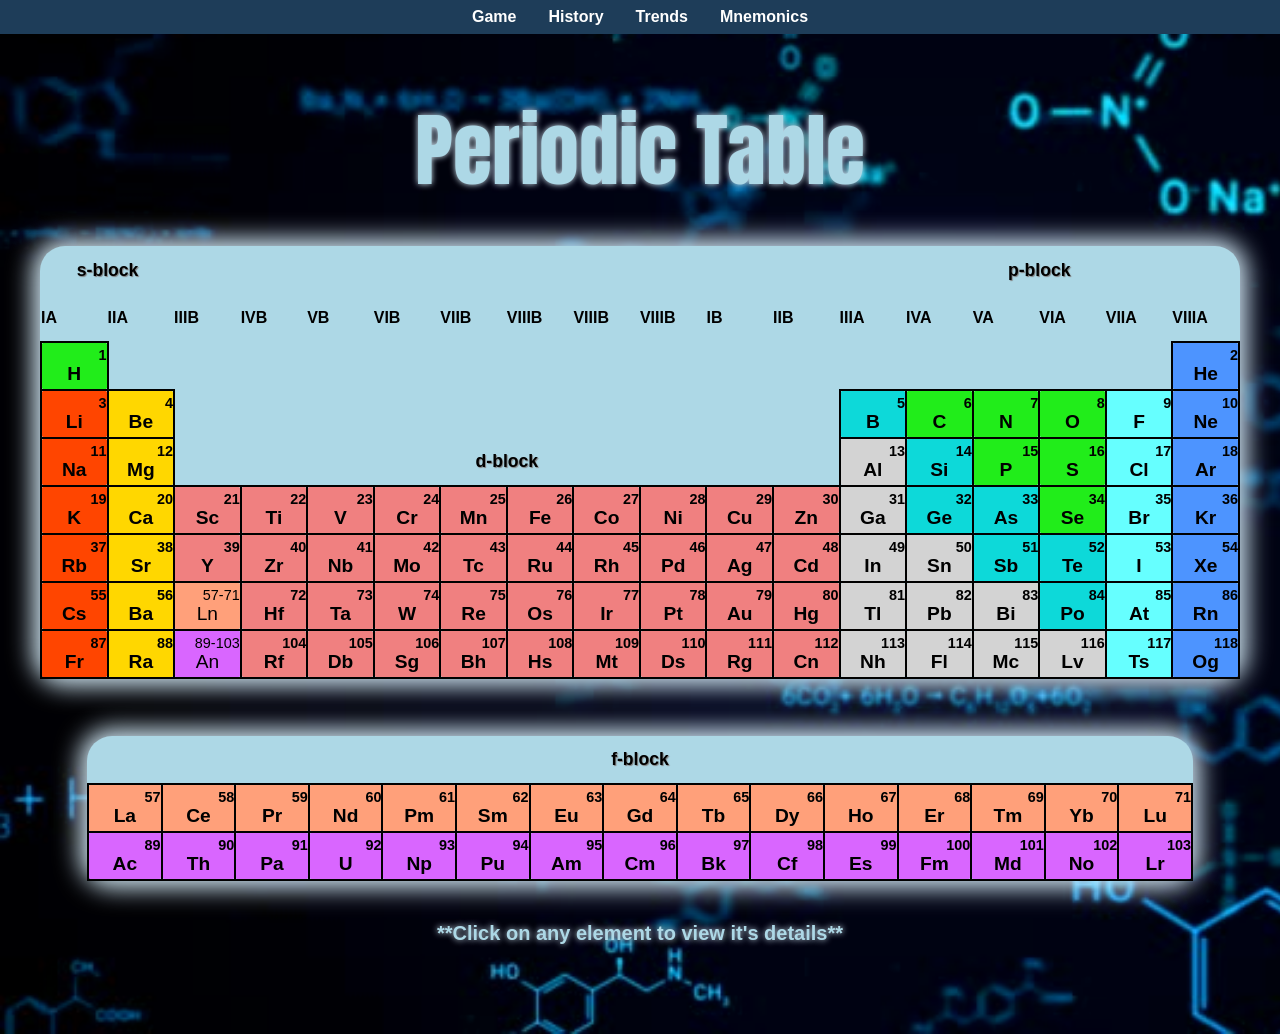
==== commit f04744a7: "Update pt.html" ====
--- a/pt.html
+++ b/pt.html
@@ -19,7 +19,7 @@
   <body>
     <main>
       <div id="main_heading">
-        <h1>Interactive Periodic Table</h1>
+        <h1>Periodic Table</h1>
       </div>
       <table>
         <section>
--- a/public/style.css
+++ b/public/style.css
@@ -9,30 +9,18 @@
 html, body {
   margin: 0;
   padding: 0;
+  background-image: url("../assets/bg1.jpg");
+  background-repeat: repeat;
+  background-size: cover;
   min-height: 100vh;
   font-family: Arial, sans-serif;
-  position: relative;
-  overflow-x: hidden;
-}
-
-/* Canvas for animated chemical bonds */
-#chemicalBondsCanvas {
-  position: fixed;
-  top: 0;
-  left: 0;
-  width: 100%;
-  height: 100%;
-  z-index: -1;
-  background: linear-gradient(135deg, #1e3d59 0%, #2a6a8f 100%);
 }
 
 /* Main container */
 main {
-  padding: 7% 2%;
-  margin: 0;
-  min-height: calc(100vh - 60px);
-  position: relative;
-  z-index: 1;
+  padding: 7% 2%; /* Adjusted to account for fixed header */
+  margin: 0;
+  min-height: calc(100vh - 40px); /* Adjust for fixed header height */
 }
 
 /* Periodic Table heading */
@@ -43,16 +31,17 @@
   color: lightblue;
   text-shadow: 0 0 6px #D4EBF8;
   text-align: center;
-  font-size: clamp(2.5rem, 8vw, 4rem);
+  font-size: 80px; /* Original fixed size */
   font-family: "Anton", sans-serif;
   font-weight: 400;
+  font-style: normal;
 }
 
 /* Info line */
 #info {
   text-align: center;
   color: lightblue;
-  font-size: clamp(1rem, 3vw, 1.2rem);
+  font-size: 20px; /* Original size */
   text-shadow: 0 0 6px #D4EBF8;
   font-weight: 800;
   margin-top: 1rem;
@@ -61,12 +50,12 @@
 /* Table styling */
 table {
   width: 100%;
-  max-width: 1200px;
+  max-width: 1200px; /* Prevent table from becoming too wide */
   margin: 0 auto;
   box-shadow: 0px 0px 25px 7px #D4EBF8;
   border-radius: 25px;
   padding: 2%;
-  background-color: rgba(173, 216, 230, 0.9);
+  background-color: lightblue;
   border-collapse: collapse;
 }
 
@@ -74,20 +63,20 @@
 .yes, .yes_row td {
   border: 2px solid black;
   text-align: center;
-  transition: transform 0.2s;
+  transition: transform 0.2s; /* Animation */
   border-radius: 5px;
   user-select: none;
 }
 
 table tr td {
-  font-size: clamp(0.8rem, 2.5vw, 1.2rem);
-  height: clamp(2rem, 4vw, 3rem);
-  width: 5.5%;
-  min-width: 40px;
+  font-size: 1.2rem; /* Responsive font size */
+  height: 3rem;
+  width: 5.5%; /* Relative width */
+  min-width: 40px; /* Minimum width for small screens */
 }
 
 table tr td div {
-  font-size: clamp(0.6rem, 2vw, 0.9rem);
+  font-size: 0.9rem; /* Responsive atomic number size */
 }
 
 /* Atomic number */
@@ -101,13 +90,13 @@
   text-align: center;
   font-weight: bold;
   text-shadow: 1px 1px 1px grey;
-  font-size: clamp(0.8rem, 2.5vw, 1.1rem);
+  font-size: 1.1rem;
 }
 
 /* Row 0 (IA, IIA, etc.) */
 #row0 td {
   font-weight: 900;
-  font-size: clamp(0.7rem, 2vw, 1rem);
+  font-size: 1rem;
 }
 
 /* f-block table */
@@ -121,13 +110,13 @@
   text-decoration: none;
   color: black;
   font-weight: bold;
-  display: block;
+  display: block; /* Ensures entire cell is clickable */
 }
 
 /* Hover effects for non-touch devices */
 @media (hover: hover) {
   .yes_row td:hover, .yes:hover {
-    transform: scale(1.1);
+    transform: scale(1.2); /* Slightly reduced scale for smaller screens */
     box-shadow: 0px 0px 5px 2px whitesmoke;
   }
 }
@@ -143,18 +132,47 @@
 }
 
 /* Table box colors */
-.other_non_metals { background-color: #21ed1a; }
-.alkali_metals { background-color: orangered; }
-.alkaline_earth_metals { background-color: gold; }
-.transition_metals { background-color: lightcoral; }
-#lanthanoids, #La td { background-color: lightsalmon; }
-#actinoids, #Ac td { background-color: #d966ff; }
-.post_transition_metals { background-color: lightgrey; }
-.metalloids { background-color: #0dd9d9; }
-.halogens { background-color: #66ffff; }
-.noble_gas { background-color: #4d94ff; }
-
-/* Navigation Bar (footer) */
+.other_non_metals {
+  background-color: #21ed1a;
+}
+
+.alkali_metals {
+  background-color: orangered;
+}
+
+.alkaline_earth_metals {
+  background-color: gold;
+}
+
+.transition_metals {
+  background-color: lightcoral;
+}
+
+#lanthanoids, #La td {
+  background-color: lightsalmon;
+}
+
+#actinoids, #Ac td {
+  background-color: #d966ff;
+}
+
+.post_transition_metals {
+  background-color: lightgrey;
+}
+
+.metalloids {
+  background-color: #0dd9d9;
+}
+
+.halogens {
+  background-color: #66ffff;
+}
+
+.noble_gas {
+  background-color: #4d94ff;
+}
+
+/* Navigation Bar (footer) - Original styles preserved */
 footer {
   position: fixed;
   top: 0;
@@ -163,61 +181,40 @@
   color: white;
   text-align: center;
   padding: 0.5rem 0;
-  z-index: 2;
-}
-
-.bottom-nav {
-  display: flex;
-  justify-content: center;
-  align-items: center;
-}
-
-.nav-links {
+}
+
+footer nav ul {
   list-style-type: none;
   padding: 0;
   display: flex;
-  margin: 0;
-}
-
-.nav-links li {
+  justify-content: center;
+  margin: 0;
+}
+
+footer nav ul li {
   margin: 0 1rem;
 }
 
-.nav-links li a {
+footer nav ul li a {
   color: white;
   text-decoration: none;
-  font-size: clamp(0.9rem, 2.5vw, 1.1rem);
   user-select: none;
 }
 
-.nav-links li a:hover {
+footer nav ul li a:hover {
   text-decoration: underline;
 }
 
-/* Hamburger menu */
-.hamburger {
-  display: none;
-  flex-direction: column;
-  cursor: pointer;
-  padding: 0.5rem;
-}
-
-.hamburger span {
-  width: 25px;
-  height: 3px;
-  background-color: white;
-  margin: 2px 0;
-  transition: all 0.3s ease;
-}
-
-/* Responsive adjustments */
+/* Responsive adjustments for periodic table */
 @media (max-width: 768px) {
+  /* Make table scrollable horizontally on small screens */
   table {
     display: block;
     overflow-x: auto;
     white-space: nowrap;
   }
 
+  /* Adjust table cell sizes */
   table tr td {
     font-size: 0.9rem;
     height: 2.5rem;
@@ -229,39 +226,19 @@
     font-size: 0.7rem;
   }
 
+  /* Reduce f-block padding */
   #f-block {
     padding: 2%;
   }
 
+  /* Adjust main padding to prevent overlap with fixed header */
   main {
     padding-top: 10%;
   }
-
-  .nav-links {
-    display: none;
-    flex-direction: column;
-    position: absolute;
-    top: 60px;
-    left: 0;
-    width: 100%;
-    background-color: #1e3d59;
-    padding: 1rem 0;
-  }
-
-  .nav-links.active {
-    display: flex;
-  }
-
-  .hamburger {
-    display: flex;
-  }
-
-  .nav-links li {
-    margin: 0.5rem 0;
-  }
 }
 
 @media (max-width: 480px) {
+  /* Further reduce cell sizes for very small screens */
   table tr td {
     font-size: 0.8rem;
     height: 2rem;
@@ -273,15 +250,8 @@
     font-size: 0.6rem;
   }
 
+  /* Adjust main padding */
   main {
     padding: 12% 2%;
   }
-
-  h1 {
-    font-size: clamp(2rem, 6vw, 3rem);
-  }
-
-  #info {
-    font-size: clamp(0.8rem, 2.5vw, 1rem);
-  }
-}+}
